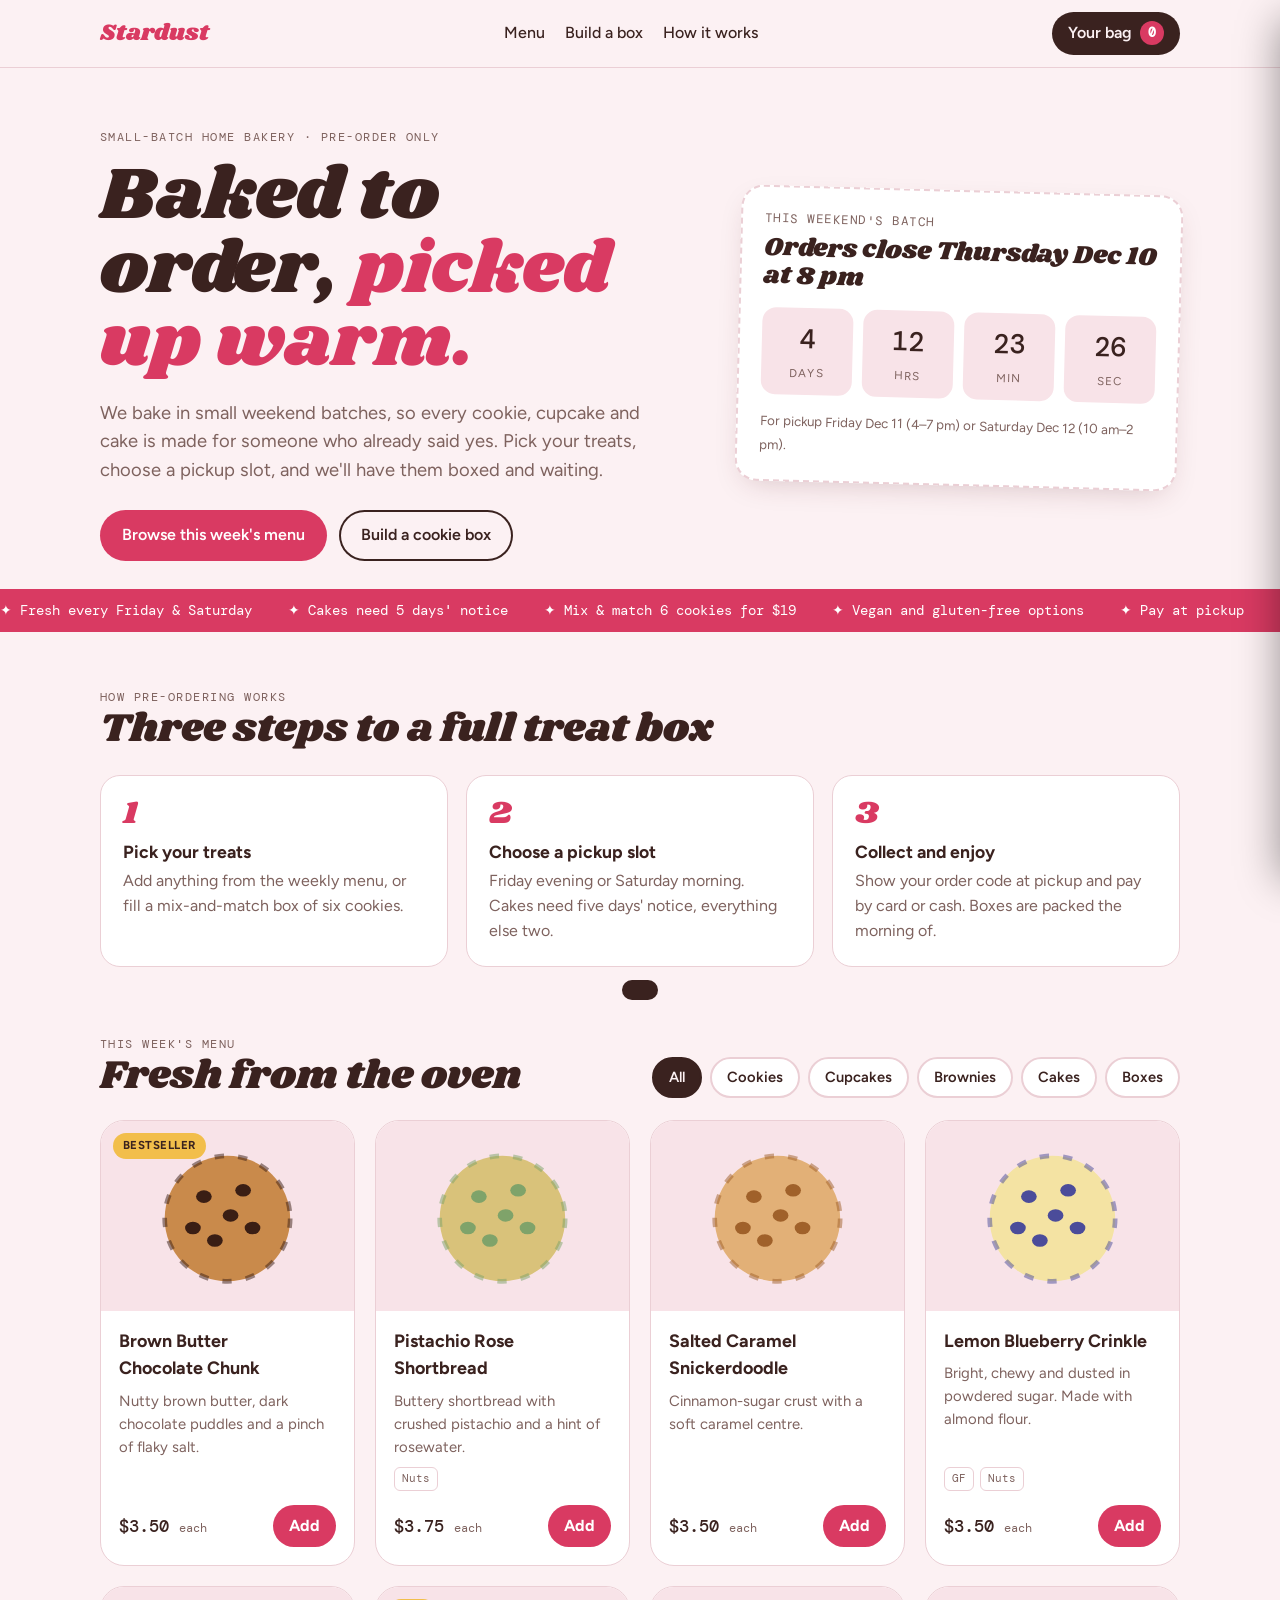
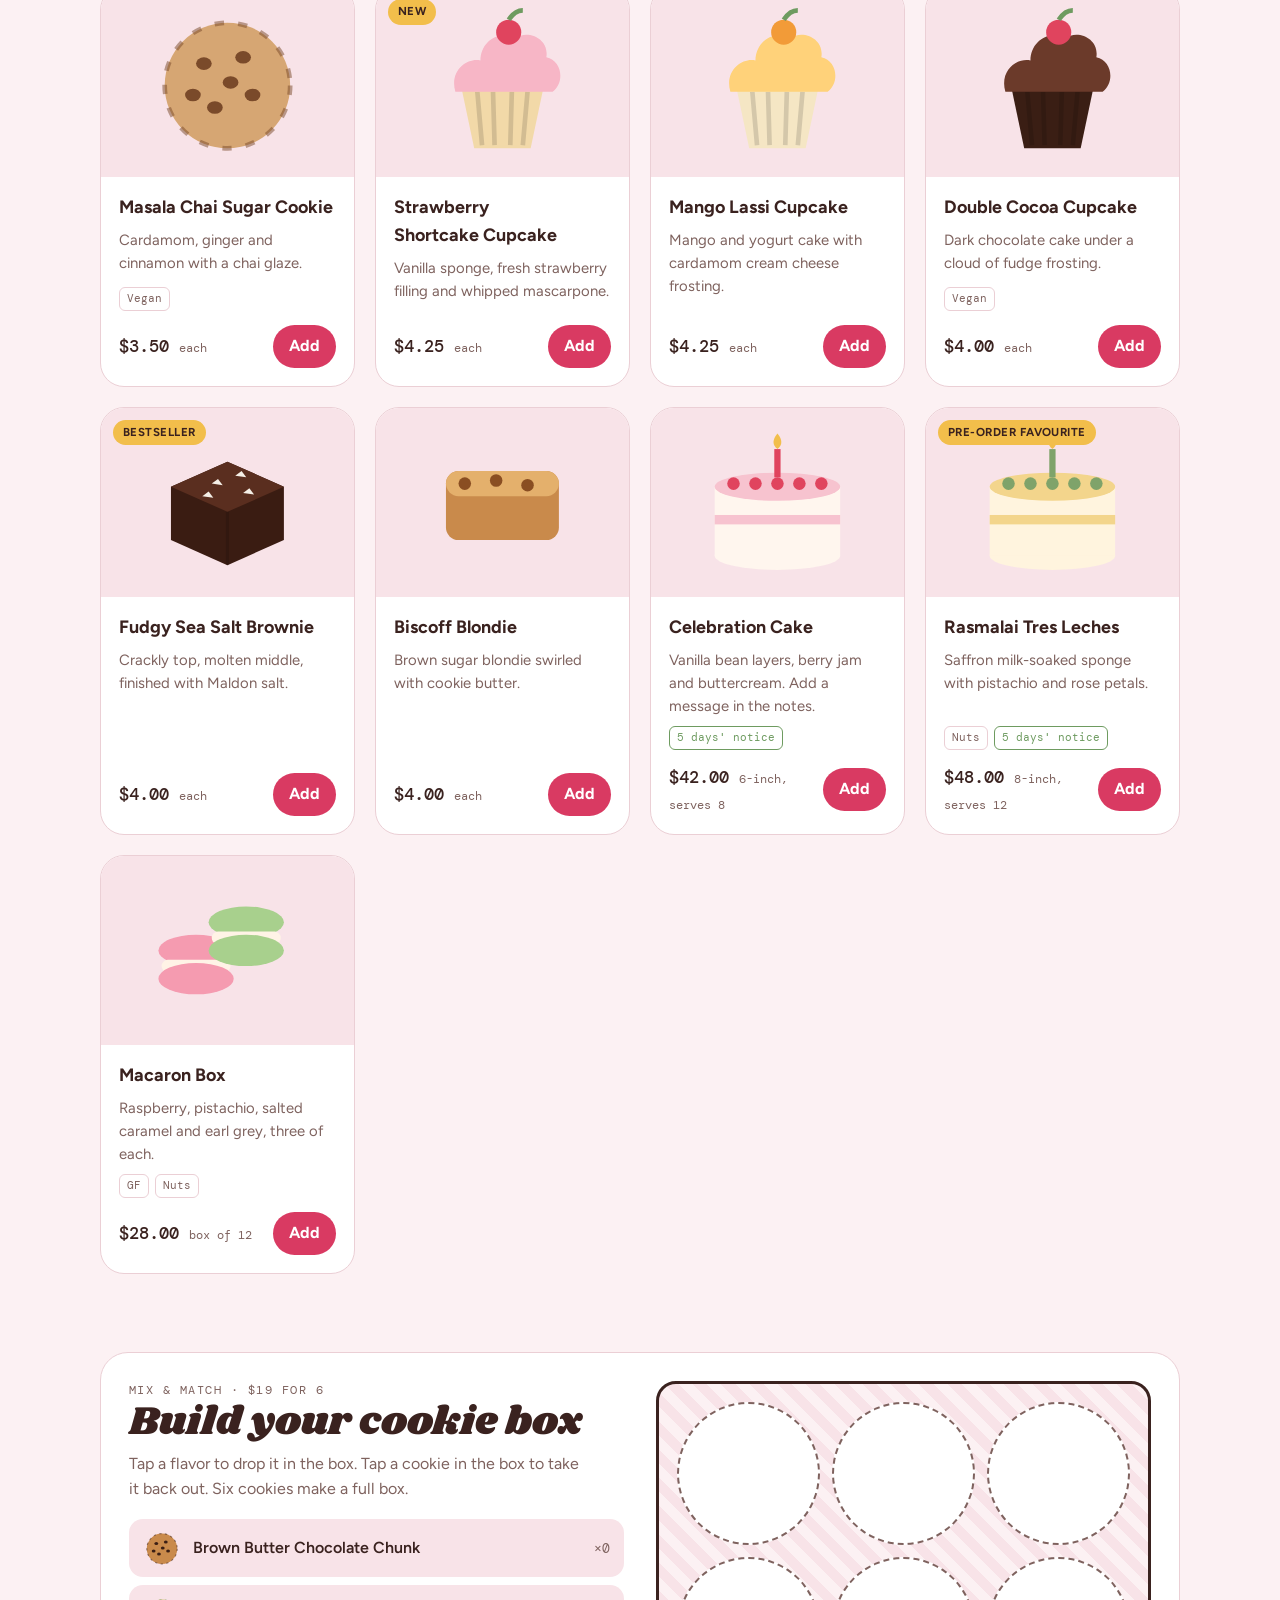
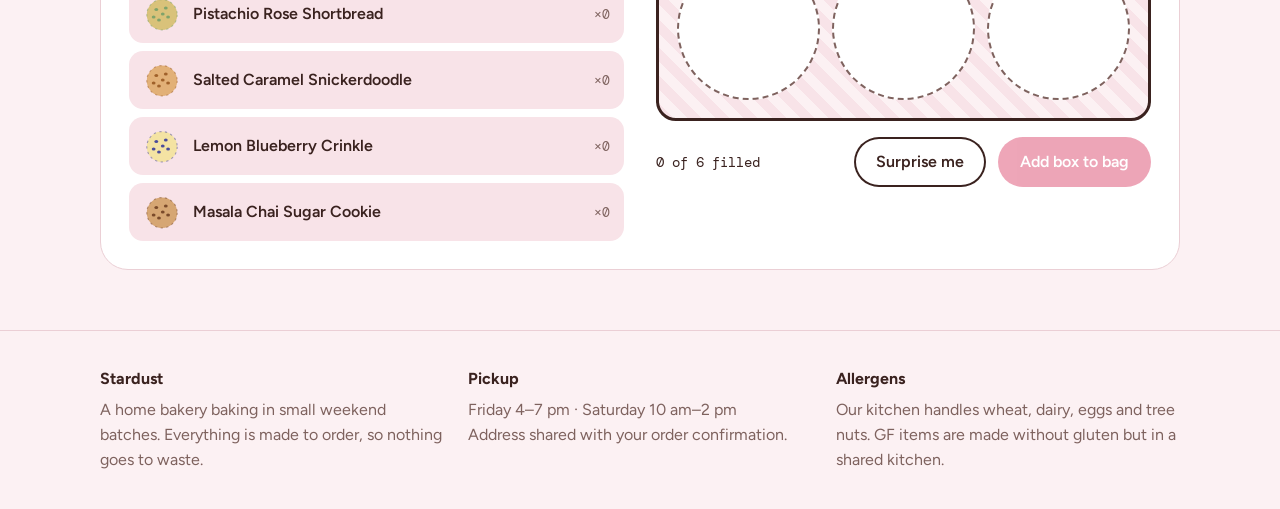
==== index.html @ 68f756e0 "Add Stardust bakery pre-order website Co-Authored-By: Claude Opus 5.5 (1M context) <noreply@anthropi" ====
<!doctype html>
<html lang="en">
<head>
  <meta charset="utf-8">
  <meta name="viewport" content="width=device-width,initial-scale=1,viewport-fit=cover">
  <title>Stardust Bakes</title>
  <meta name="description" content="Stardust is a small-batch home bakery. Pre-order cookies, cupcakes, brownies and cakes for Friday or Saturday pickup.">
  <link rel="preconnect" href="https://fonts.googleapis.com">
  <link rel="preconnect" href="https://fonts.gstatic.com" crossorigin>
  <link rel="stylesheet" href="https://fonts.googleapis.com/css2?family=Shrikhand&family=Figtree:wght@400;500;600;700&family=DM+Mono:wght@400;500&display=swap">
  <link rel="stylesheet" href="styles.css">
</head>
<body>

<header class="top">
  <div class="wrap">
    <a class="logo" href="#top">Stardust</a>
    <nav class="links" aria-label="Sections">
      <a href="#menu">Menu</a><a href="#box">Build a box</a><a href="#how">How it works</a>
    </nav>
    <button class="bag-btn" id="bagBtn" aria-label="Open pre-order bag">Your bag <span class="count" id="bagCount">0</span></button>
  </div>
</header>

<section class="hero" id="top">
  <div class="wrap">
    <div>
      <p class="eyebrow">Small-batch home bakery · Pre-order only</p>
      <h1>Baked to order, <em>picked up warm.</em></h1>
      <p class="lede">We bake in small weekend batches, so every cookie, cupcake and cake is made for someone who already said yes. Pick your treats, choose a pickup slot, and we'll have them boxed and waiting.</p>
      <div class="cta-row">
        <a class="btn primary" href="#menu">Browse this week's menu</a>
        <a class="btn ghost" href="#box">Build a cookie box</a>
      </div>
    </div>
    <aside class="cutoff" aria-live="polite">
      <p class="eyebrow">This weekend's batch</p>
      <p class="big" id="cutoffTitle">Orders close Thursday at 8 pm</p>
      <div class="clock" id="clock">
        <div><b id="cd-d">0</b><span>days</span></div>
        <div><b id="cd-h">00</b><span>hrs</span></div>
        <div><b id="cd-m">00</b><span>min</span></div>
        <div><b id="cd-s">00</b><span>sec</span></div>
      </div>
      <small id="cutoffNote">Pickup Friday 4–7 pm and Saturday 10 am–2 pm.</small>
    </aside>
  </div>
</section>

<div class="ticker" aria-hidden="true"><div class="track" id="ticker"></div></div>

<section class="steps" id="how">
  <div class="wrap">
    <p class="eyebrow">How pre-ordering works</p>
    <h2>Three steps to a full treat box</h2>
    <ol>
      <li><h3>Pick your treats</h3><p>Add anything from the weekly menu, or fill a mix-and-match box of six cookies.</p></li>
      <li><h3>Choose a pickup slot</h3><p>Friday evening or Saturday morning. Cakes need five days' notice, everything else two.</p></li>
      <li><h3>Collect and enjoy</h3><p>Show your order code at pickup and pay by card or cash. Boxes are packed the morning of.</p></li>
    </ol>
  </div>
</section>

<section class="menu" id="menu">
  <div class="wrap">
    <div class="menu-head">
      <div><p class="eyebrow">This week's menu</p><h2>Fresh from the oven</h2></div>
      <div class="chips" id="chips" role="group" aria-label="Filter menu"></div>
    </div>
    <div class="grid" id="grid"></div>
  </div>
</section>

<section class="builder" id="box">
  <div class="wrap">
    <div class="panel">
      <div>
        <p class="eyebrow">Mix &amp; match · $19 for 6</p>
        <h2>Build your cookie box</h2>
        <p class="sub">Tap a flavor to drop it in the box. Tap a cookie in the box to take it back out. Six cookies make a full box.</p>
        <div class="flavors" id="flavors"></div>
      </div>
      <div>
        <div class="box"><div class="slots" id="slots"></div></div>
        <div class="box-foot">
          <span class="meter" id="boxMeter">0 of 6 filled</span>
          <div class="cta-row">
            <button class="btn ghost" id="boxSurprise" type="button">Surprise me</button>
            <button class="btn primary" id="boxAdd" type="button" disabled>Add box to bag</button>
          </div>
        </div>
      </div>
    </div>
  </div>
</section>

<footer>
  <div class="wrap">
    <div><h4>Stardust</h4><p>A home bakery baking in small weekend batches. Everything is made to order, so nothing goes to waste.</p></div>
    <div><h4>Pickup</h4><p>Friday 4–7 pm · Saturday 10 am–2 pm<br>Address shared with your order confirmation.</p></div>
    <div><h4>Allergens</h4><p>Our kitchen handles wheat, dairy, eggs and tree nuts. GF items are made without gluten but in a shared kitchen.</p></div>
  </div>
</footer>

<div class="scrim" id="scrim"></div>
<aside class="drawer" id="drawer" aria-label="Pre-order bag" aria-hidden="true">
  <div class="d-head"><h2 id="dTitle">Your bag</h2><button class="icon-btn" id="closeBag" aria-label="Close bag">✕</button></div>
  <div class="d-body" id="dBody"></div>
  <div class="d-foot" id="dFoot"></div>
</aside>
<div class="toast" id="toast" role="status"></div>

<script src="script.js"></script>
</body>
</html>
---- styles.css ----
/* Stardust Bakes: playful bakery-counter page.
   Hero with live order-cutoff clock, filterable menu grid, build-a-box, slide-out pre-order bag. */
:root{
  --bg:#FCF1F3; --surface:#FFFFFF; --surface-2:#F8E3E8; --ink:#3A221F; --muted:#7E625E;
  --accent:#D93A62; --accent-ink:#FFFFFF; --pista:#6E9B60; --butter:#F2BE4B; --line:#EBCFD5;
  --shadow:0 10px 30px -12px rgba(90,30,40,.25);
  --f-display:"Shrikhand","Cooper Black",Georgia,serif;
  --f-body:"Figtree",system-ui,-apple-system,"Segoe UI",sans-serif;
  --f-mono:"DM Mono",ui-monospace,Menlo,monospace;
  color-scheme:light;
}
@media (prefers-color-scheme:dark){:root:not([data-theme="light"]){
  --bg:#1C1312; --surface:#281C1A; --surface-2:#33231F; --ink:#FBE8EC; --muted:#C5A6A1;
  --accent:#FF6E90; --accent-ink:#2A0E15; --pista:#9CCB8D; --butter:#F5CB6A; --line:#45302C;
  --shadow:0 10px 30px -12px rgba(0,0,0,.6); color-scheme:dark}}
:root[data-theme="dark"]{
  --bg:#1C1312; --surface:#281C1A; --surface-2:#33231F; --ink:#FBE8EC; --muted:#C5A6A1;
  --accent:#FF6E90; --accent-ink:#2A0E15; --pista:#9CCB8D; --butter:#F5CB6A; --line:#45302C;
  --shadow:0 10px 30px -12px rgba(0,0,0,.6); color-scheme:dark}

*{box-sizing:border-box}
html{scroll-behavior:smooth;scroll-padding-top:70px}
body{margin:0;background:var(--bg);color:var(--ink);font-family:var(--f-body);font-size:16px;line-height:1.55}
img{max-width:100%}
[hidden]{display:none!important}
.wrap{max-width:1120px;margin:0 auto;padding-inline:20px}
h1,h2,h3{text-wrap:balance;margin:0}
h2{font-family:var(--f-display);font-weight:400;font-size:clamp(1.8rem,4vw,2.5rem);line-height:1.1}
button{font:inherit;color:inherit;cursor:pointer}
:focus-visible{outline:3px solid var(--accent);outline-offset:2px;border-radius:6px}
.eyebrow{font-family:var(--f-mono);font-size:.78rem;letter-spacing:.12em;text-transform:uppercase;color:var(--muted)}

/* header */
header.top{position:sticky;top:0;z-index:20;background:color-mix(in srgb,var(--bg) 88%,transparent);backdrop-filter:blur(8px);border-bottom:1px solid var(--line)}
header.top .wrap{display:flex;align-items:center;justify-content:space-between;gap:12px;padding-block:12px}
.logo{font-family:var(--f-display);font-size:1.45rem;color:var(--accent);text-decoration:none;line-height:1}
nav.links{display:flex;gap:20px}
nav.links a{color:var(--ink);text-decoration:none;font-weight:500}
nav.links a:hover{color:var(--accent)}
.bag-btn{display:inline-flex;align-items:center;gap:8px;background:var(--ink);color:var(--bg);border:0;border-radius:999px;padding:9px 16px;font-weight:600}
.bag-btn .count{background:var(--accent);color:var(--accent-ink);border-radius:999px;min-width:24px;height:24px;display:inline-grid;place-items:center;font-size:.8rem;font-family:var(--f-mono)}
.bag-btn.bump{animation:bump .4s}
@keyframes bump{40%{transform:scale(1.12)}}
@media (max-width:640px){nav.links{display:none}}

/* hero */
.hero{padding-block:48px 28px}
.hero .wrap{display:grid;grid-template-columns:1.15fr .85fr;gap:40px;align-items:center}
.hero h1{font-family:var(--f-display);font-weight:400;font-size:clamp(2.6rem,7vw,4.6rem);line-height:1;color:var(--ink)}
.hero h1 em{font-style:normal;color:var(--accent)}
.hero p.lede{font-size:1.15rem;color:var(--muted);max-width:46ch;margin:18px 0 26px}
.cta-row{display:flex;flex-wrap:wrap;gap:12px}
.btn{border:0;border-radius:999px;padding:13px 22px;font-weight:600;text-decoration:none;display:inline-flex;align-items:center;gap:8px;transition:transform .15s}
.btn:hover{transform:translateY(-2px)}
.btn.primary{background:var(--accent);color:var(--accent-ink)}
.btn.ghost{background:transparent;color:var(--ink);box-shadow:inset 0 0 0 2px var(--ink)}
.cutoff{background:var(--surface);border:2px dashed var(--line);border-radius:22px;padding:22px;box-shadow:var(--shadow);transform:rotate(1.5deg)}
.cutoff p{margin:0}
.cutoff .eyebrow{margin-bottom:6px}
.cutoff .big{font-family:var(--f-display);font-size:1.6rem;line-height:1.1}
.clock{display:flex;gap:10px;margin:16px 0 14px}
.clock div{flex:1;background:var(--surface-2);border-radius:14px;padding:10px 4px;text-align:center}
.clock b{display:block;font-family:var(--f-mono);font-size:1.7rem;font-weight:500;font-variant-numeric:tabular-nums}
.clock span{font-size:.72rem;color:var(--muted);text-transform:uppercase;letter-spacing:.1em}
.cutoff small{color:var(--muted)}
@media (max-width:820px){.hero .wrap{grid-template-columns:1fr}.cutoff{transform:none}}

/* ticker */
.ticker{background:var(--accent);color:var(--accent-ink);overflow:hidden;white-space:nowrap;padding-block:10px;font-family:var(--f-mono);font-size:.9rem}
.ticker .track{display:inline-block;animation:scroll 32s linear infinite}
.ticker span{margin-right:36px}
@keyframes scroll{to{transform:translateX(-50%)}}

/* steps */
.steps{padding-block:56px 20px}
.steps ol{list-style:none;padding:0;margin:24px 0 0;display:grid;grid-template-columns:repeat(3,1fr);gap:18px;counter-reset:s}
.steps li{counter-increment:s;background:var(--surface);border-radius:20px;padding:22px;border:1px solid var(--line)}
.steps li::before{content:counter(s);font-family:var(--f-display);font-size:2rem;color:var(--accent);display:block;line-height:1;margin-bottom:8px}
.steps h3{font-size:1.1rem;margin-bottom:4px}
.steps p{margin:0;color:var(--muted)}
@media (max-width:760px){.steps ol{grid-template-columns:1fr}}

/* menu */
.menu{padding-block:48px}
.menu-head{display:flex;flex-wrap:wrap;justify-content:space-between;align-items:end;gap:16px;margin-bottom:22px}
.menu-head p{margin:0}
.chips{display:flex;flex-wrap:wrap;gap:8px}
.chip{border:2px solid var(--line);background:var(--surface);border-radius:999px;padding:7px 15px;font-weight:600;font-size:.92rem;transition:background .15s,border-color .15s}
.chip[aria-pressed="true"]{background:var(--ink);color:var(--bg);border-color:var(--ink)}
.grid{display:grid;grid-template-columns:repeat(auto-fill,minmax(250px,1fr));gap:20px}
.card{background:var(--surface);border-radius:24px;overflow:hidden;display:flex;flex-direction:column;border:1px solid var(--line);transition:transform .2s,box-shadow .2s}
.card:hover{transform:translateY(-4px);box-shadow:var(--shadow)}
.card .art{background:var(--surface-2);aspect-ratio:4/3;display:grid;place-items:center;position:relative}
.card .art svg{width:62%;height:auto;transition:transform .35s}
.card:hover .art svg{transform:rotate(-6deg) scale(1.05)}
.badge{position:absolute;top:12px;left:12px;background:var(--butter);color:#3A221F;font-size:.72rem;font-weight:700;padding:4px 10px;border-radius:999px;letter-spacing:.04em;text-transform:uppercase}
.card .body{padding:16px 18px 18px;display:flex;flex-direction:column;gap:8px;flex:1}
.card h3{font-size:1.12rem}
.card p{margin:0;color:var(--muted);font-size:.93rem;flex:1}
.tags{display:flex;flex-wrap:wrap;gap:6px}
.tag{font-family:var(--f-mono);font-size:.7rem;border:1px solid var(--line);border-radius:6px;padding:2px 7px;color:var(--muted)}
.tag.lead{border-color:var(--pista);color:var(--pista)}
.buy{display:flex;align-items:center;justify-content:space-between;gap:10px;margin-top:6px}
.price{font-family:var(--f-mono);font-weight:500;font-size:1.05rem;font-variant-numeric:tabular-nums}
.price small{color:var(--muted);font-size:.75rem;font-weight:400}
.add{background:var(--accent);color:var(--accent-ink);border:0;border-radius:999px;padding:9px 16px;font-weight:700;transition:transform .12s}
.add:active{transform:scale(.94)}
.add.done{background:var(--pista);color:#fff}

/* box builder */
.builder{padding-block:30px 60px}
.builder .panel{background:var(--surface);border-radius:28px;padding:28px;display:grid;grid-template-columns:1fr 1fr;gap:32px;border:1px solid var(--line)}
.builder .eyebrow{margin:0}
.builder p.sub{color:var(--muted);margin:8px 0 18px;max-width:46ch}
.flavors{display:flex;flex-direction:column;gap:8px}
.flavor{display:flex;align-items:center;gap:12px;background:var(--surface-2);border:2px solid transparent;border-radius:14px;padding:8px 12px;text-align:left;transition:border-color .15s}
.flavor:hover{border-color:var(--accent)}
.flavor svg{width:38px;height:38px;flex:none}
.flavor .n{font-weight:600;flex:1;min-width:0}
.flavor .k{font-family:var(--f-mono);font-size:.8rem;color:var(--muted)}
.box{background:repeating-linear-gradient(45deg,var(--surface-2) 0 10px,var(--bg) 10px 20px);border-radius:20px;padding:18px;border:3px solid var(--ink)}
.slots{display:grid;grid-template-columns:repeat(3,1fr);gap:12px}
.slot{aspect-ratio:1;border-radius:50%;border:2px dashed var(--muted);display:grid;place-items:center;background:var(--surface);position:relative;padding:0}
.slot svg{width:82%;height:auto;animation:drop .35s cubic-bezier(.3,1.6,.6,1)}
.slot.filled{border-style:solid;border-color:transparent}
.slot .x{position:absolute;top:-4px;right:-4px;background:var(--ink);color:var(--bg);width:22px;height:22px;border-radius:50%;font-size:.75rem;display:grid;place-items:center;opacity:0;transition:opacity .15s}
.slot.filled:hover .x,.slot.filled:focus-visible .x{opacity:1}
@keyframes drop{from{transform:translateY(-30px) scale(.6);opacity:0}}
.box-foot{display:flex;flex-wrap:wrap;align-items:center;justify-content:space-between;gap:12px;margin-top:16px}
.box-foot .meter{font-family:var(--f-mono);font-size:.9rem}
@media (max-width:760px){.builder .panel{grid-template-columns:1fr;padding:20px}}

/* footer */
footer{border-top:1px solid var(--line);padding-block:36px;color:var(--muted)}
footer .wrap{display:grid;grid-template-columns:repeat(3,1fr);gap:24px}
footer h4{color:var(--ink);margin:0 0 6px;font-size:1rem}
footer p{margin:0}
@media (max-width:700px){footer .wrap{grid-template-columns:1fr}}

/* drawer */
.scrim{position:fixed;inset:0;background:rgba(20,8,8,.45);z-index:40;opacity:0;pointer-events:none;transition:opacity .25s}
.scrim.open{opacity:1;pointer-events:auto}
.drawer{position:fixed;top:0;right:0;bottom:0;width:min(440px,100%);background:var(--bg);z-index:50;transform:translateX(100%);transition:transform .3s cubic-bezier(.2,.8,.2,1);display:flex;flex-direction:column;box-shadow:-20px 0 40px -20px rgba(0,0,0,.4)}
.drawer.open{transform:none}
.d-head{display:flex;justify-content:space-between;align-items:center;padding:18px 20px;border-bottom:1px solid var(--line)}
.d-head h2{font-size:1.6rem}
.icon-btn{background:var(--surface-2);border:0;border-radius:50%;width:36px;height:36px;font-size:1.1rem}
.d-body{flex:1;overflow-y:auto;padding:16px 20px;display:flex;flex-direction:column;gap:18px}
.line{display:grid;grid-template-columns:48px 1fr auto;gap:12px;align-items:center}
.line .thumb{width:48px;height:48px;background:var(--surface-2);border-radius:12px;display:grid;place-items:center}
.line .thumb svg{width:80%}
.line .nm{font-weight:600;line-height:1.25}
.line .sm{font-size:.82rem;color:var(--muted)}
.qty{display:inline-flex;align-items:center;border:1px solid var(--line);border-radius:999px;margin-top:4px}
.qty button{background:none;border:0;width:28px;height:28px;font-weight:700}
.qty span{min-width:20px;text-align:center;font-family:var(--f-mono);font-size:.9rem}
.line .lp{font-family:var(--f-mono);font-variant-numeric:tabular-nums}
.empty{text-align:center;color:var(--muted);padding:40px 10px}
.empty b{display:block;font-family:var(--f-display);font-weight:400;font-size:1.5rem;color:var(--ink);margin-bottom:6px}
fieldset{border:0;padding:0;margin:0;display:flex;flex-direction:column;gap:10px}
legend{font-weight:700;margin-bottom:8px;padding:0}
.dates{display:grid;grid-template-columns:repeat(3,1fr);gap:8px}
.date{border:2px solid var(--line);background:var(--surface);border-radius:14px;padding:8px 4px;text-align:center;line-height:1.2}
.date b{display:block;font-family:var(--f-display);font-weight:400;font-size:1.35rem}
.date small{color:var(--muted);font-size:.72rem;text-transform:uppercase;letter-spacing:.08em}
.date[aria-pressed="true"]{border-color:var(--accent);background:var(--surface-2)}
.times{display:flex;flex-wrap:wrap;gap:8px}
.times .chip{font-size:.85rem;padding:6px 12px}
label.f{display:flex;flex-direction:column;gap:4px;font-size:.88rem;font-weight:600}
label.f input,label.f textarea{font:inherit;font-weight:400;background:var(--surface);color:var(--ink);border:2px solid var(--line);border-radius:12px;padding:10px 12px}
label.f input:focus,label.f textarea:focus{border-color:var(--accent);outline:none}
.hint{font-size:.8rem;color:var(--muted);margin:0}
.err{color:var(--accent);font-size:.85rem;margin:0;font-weight:600}
.d-foot{border-top:1px solid var(--line);padding:16px 20px;display:flex;flex-direction:column;gap:10px;background:var(--surface)}
.sumrow{display:flex;justify-content:space-between;font-family:var(--f-mono);font-variant-numeric:tabular-nums}
.sumrow.total{font-size:1.15rem;font-weight:500}
.d-foot .btn{justify-content:center}
.btn:disabled{opacity:.45;cursor:not-allowed;transform:none}

/* order ticket */
.ticket{background:var(--surface);border-radius:18px;padding:22px;font-family:var(--f-mono);font-size:.9rem;position:relative;border:2px dashed var(--line)}
.ticket h3{font-family:var(--f-display);font-weight:400;font-size:1.6rem;margin-bottom:4px}
.ticket .code{font-size:1.4rem;color:var(--accent);letter-spacing:.08em}
.ticket ul{list-style:none;padding:0;margin:12px 0;display:flex;flex-direction:column;gap:4px}
.ticket li{display:flex;justify-content:space-between;gap:10px}

.flyer{position:fixed;z-index:60;width:18px;height:18px;border-radius:50%;background:var(--accent);pointer-events:none}
.toast{position:fixed;left:50%;bottom:20px;transform:translate(-50%,120px);background:var(--ink);color:var(--bg);padding:10px 18px;border-radius:999px;font-weight:600;z-index:70;transition:transform .3s}
.toast.show{transform:translate(-50%,0)}
@media (prefers-reduced-motion:reduce){*{animation:none!important;transition:none!important;scroll-behavior:auto!important}}
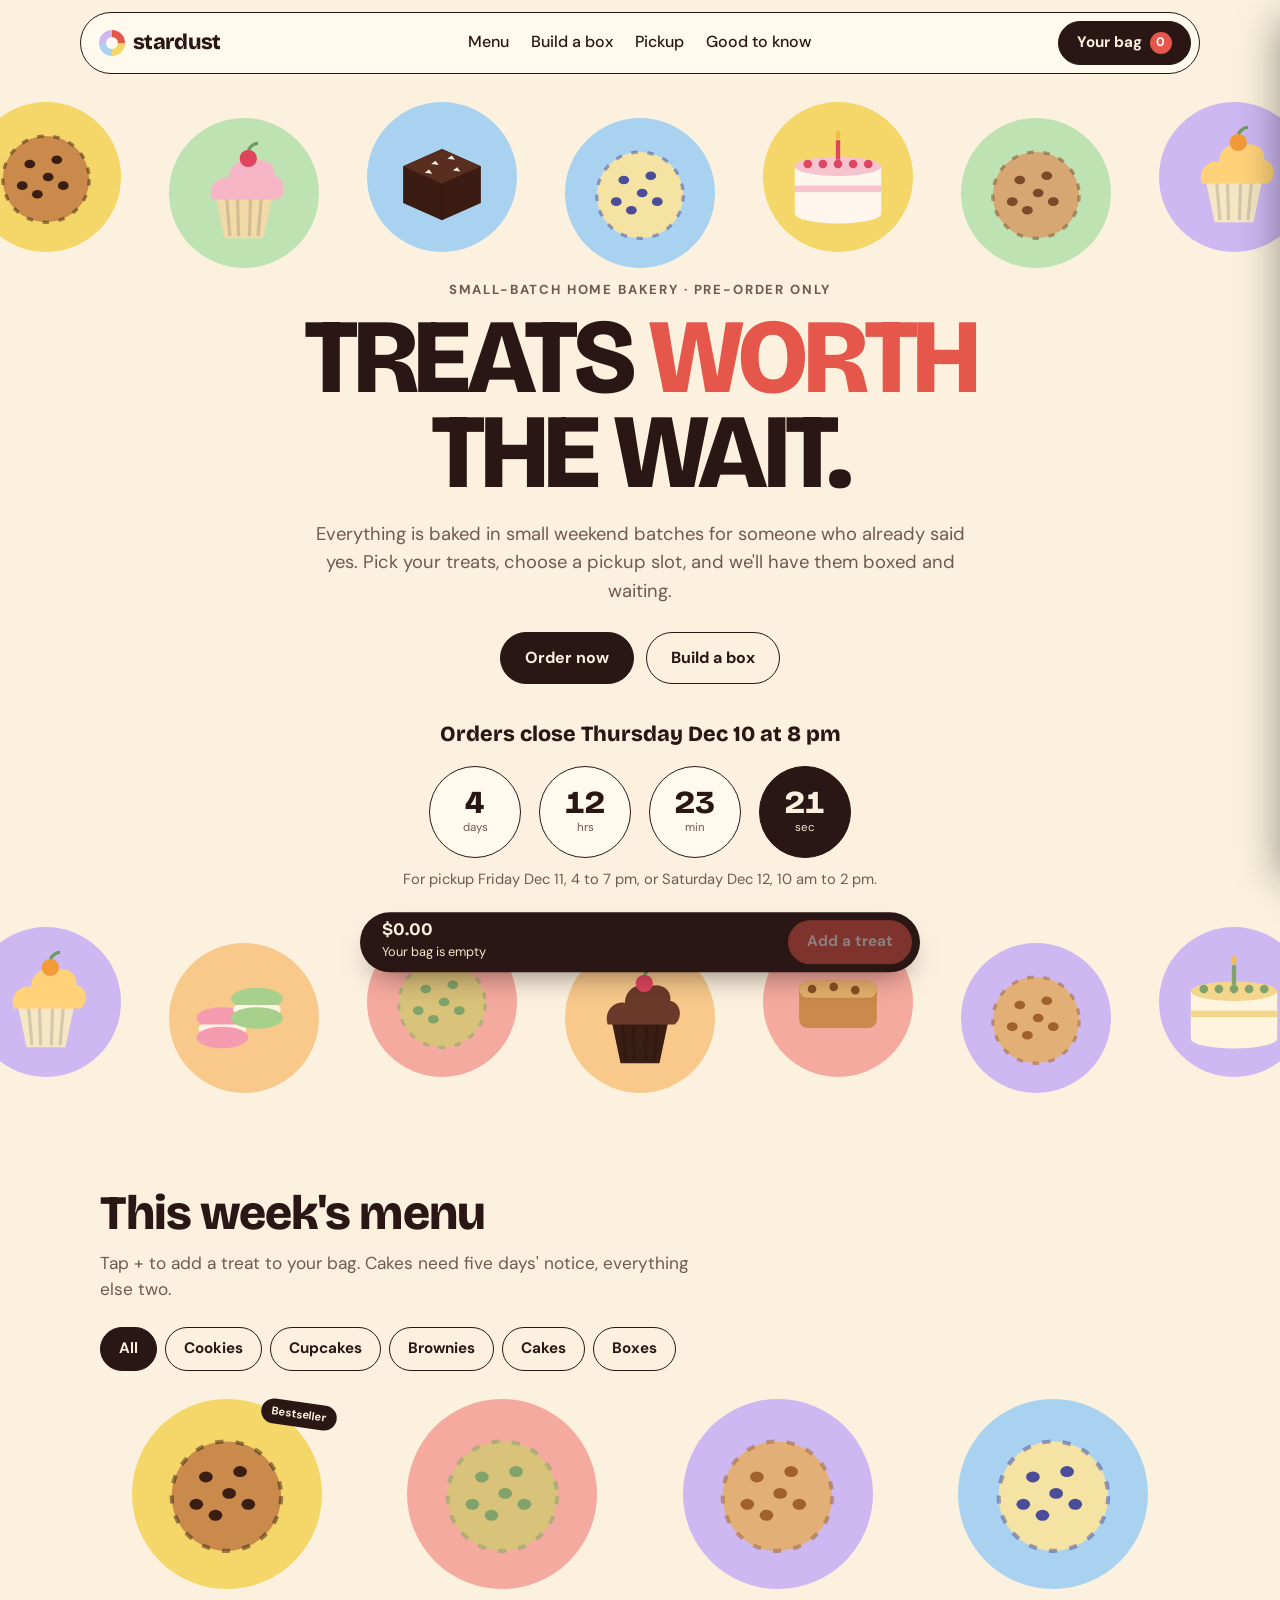
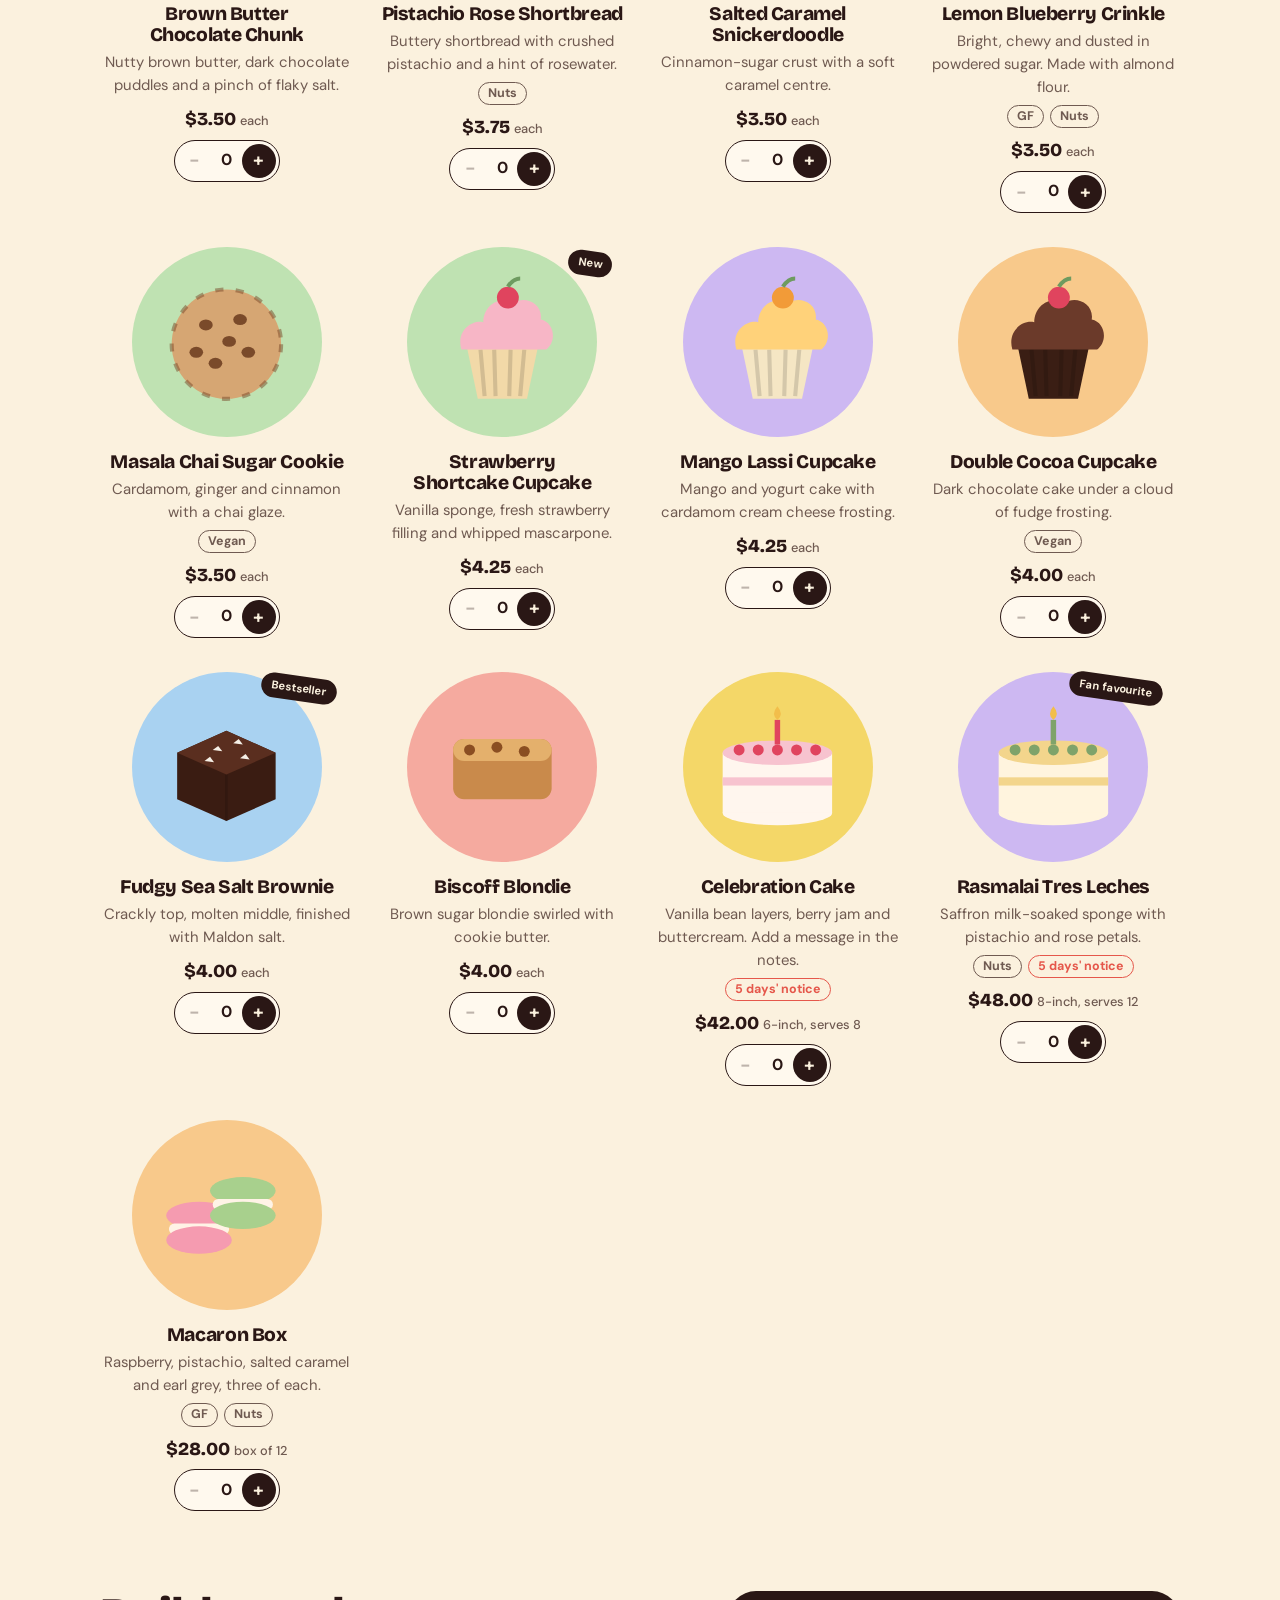
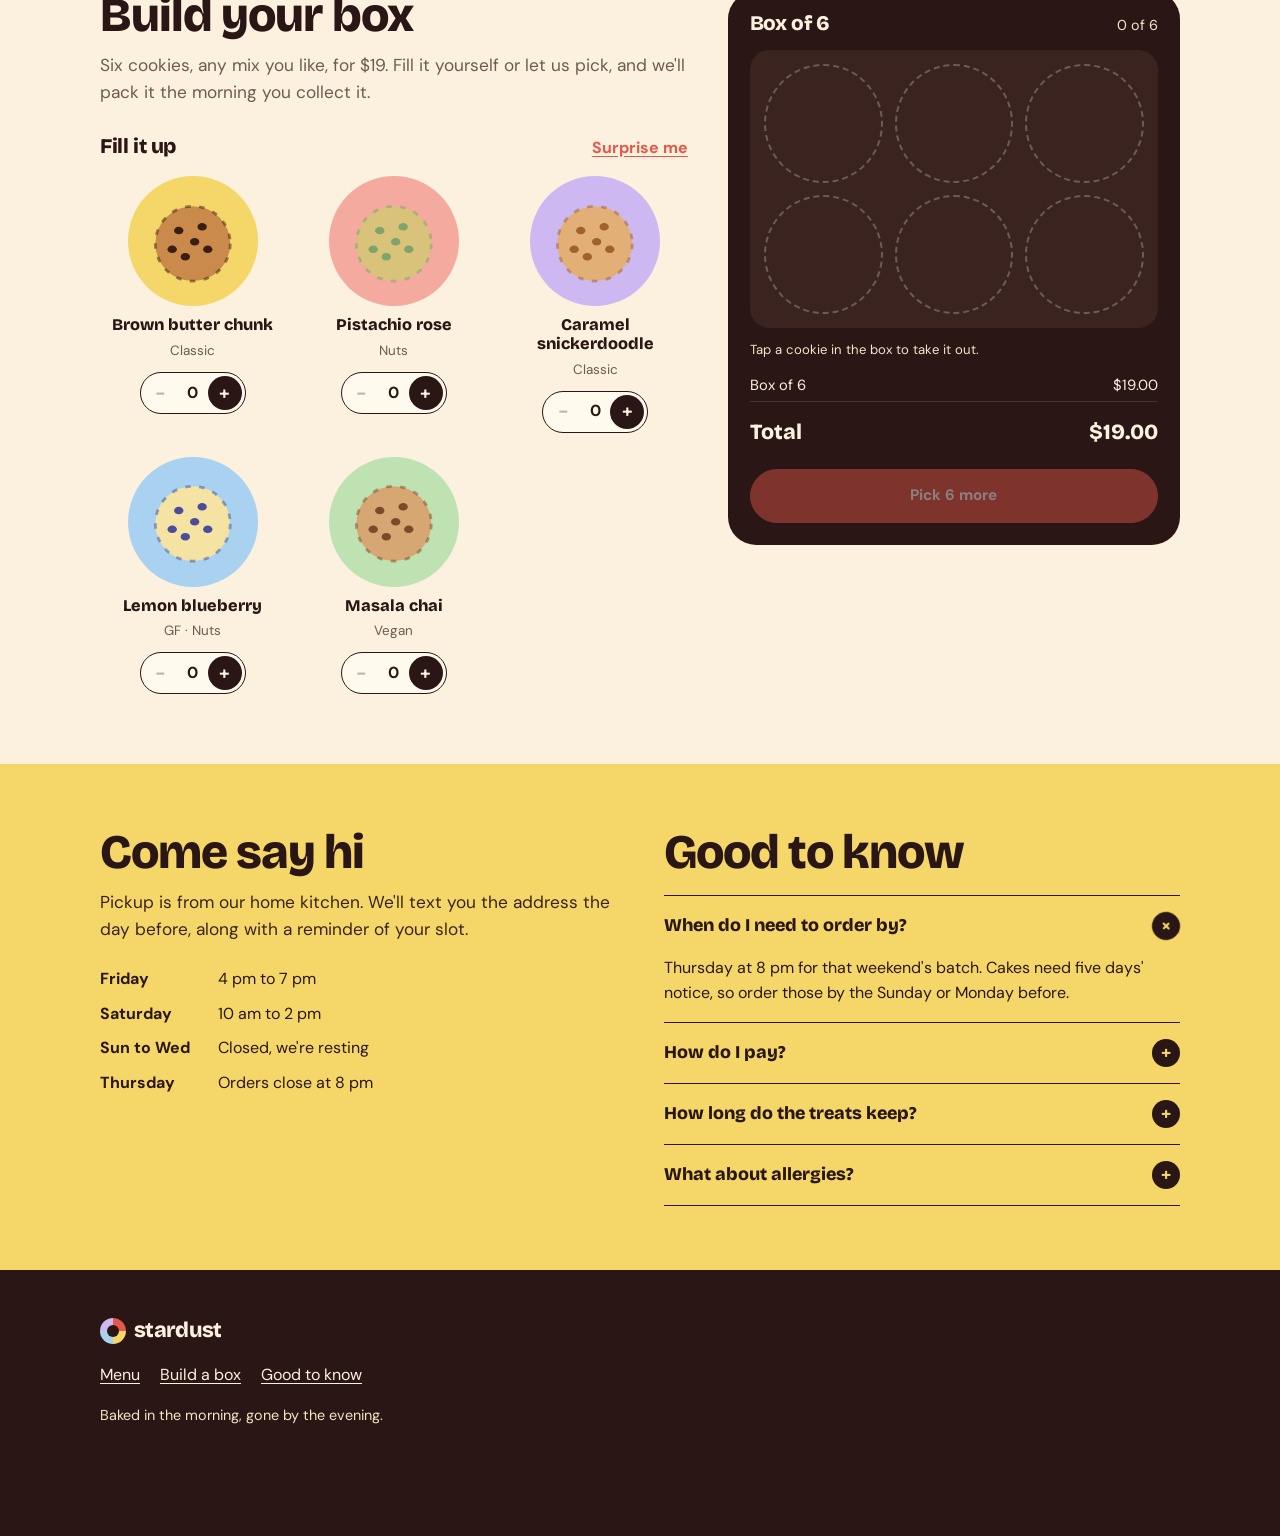
==== commit 6a37d81b: "Redesign site in a cream, round-plate style with a two-step checkout Co-Authored-By: Claude Opus 5.5" ====
--- a/index.html
+++ b/index.html
@@ -7,104 +7,131 @@
   <meta name="description" content="Stardust is a small-batch home bakery. Pre-order cookies, cupcakes, brownies and cakes for Friday or Saturday pickup.">
   <link rel="preconnect" href="https://fonts.googleapis.com">
   <link rel="preconnect" href="https://fonts.gstatic.com" crossorigin>
-  <link rel="stylesheet" href="https://fonts.googleapis.com/css2?family=Shrikhand&family=Figtree:wght@400;500;600;700&family=DM+Mono:wght@400;500&display=swap">
+  <link rel="stylesheet" href="https://fonts.googleapis.com/css2?family=Bricolage+Grotesque:opsz,wght@12..96,600;12..96,800&family=DM+Sans:opsz,wght@9..40,400;9..40,500;9..40,700&display=swap">
   <link rel="stylesheet" href="styles.css">
 </head>
 <body>
 
 <header class="top">
-  <div class="wrap">
-    <a class="logo" href="#top">Stardust</a>
-    <nav class="links" aria-label="Sections">
-      <a href="#menu">Menu</a><a href="#box">Build a box</a><a href="#how">How it works</a>
+  <div class="bar">
+    <a class="logo" href="#top" aria-label="Stardust home"><span class="mark" aria-hidden="true"></span>stardust</a>
+    <nav class="links" id="navLinks" aria-label="Sections">
+      <a href="#menu">Menu</a><a href="#box">Build a box</a><a href="#visit">Pickup</a><a href="#faq">Good to know</a>
     </nav>
-    <button class="bag-btn" id="bagBtn" aria-label="Open pre-order bag">Your bag <span class="count" id="bagCount">0</span></button>
+    <div class="bar-end">
+      <button class="pill dark" id="bagBtn" type="button" aria-label="Open your bag">Your bag <span class="count" id="bagCount">0</span></button>
+      <button class="burger" id="burger" type="button" aria-label="Show sections" aria-expanded="false" aria-controls="navLinks"><span></span></button>
+    </div>
   </div>
 </header>
 
+<main>
 <section class="hero" id="top">
-  <div class="wrap">
-    <div>
-      <p class="eyebrow">Small-batch home bakery · Pre-order only</p>
-      <h1>Baked to order, <em>picked up warm.</em></h1>
-      <p class="lede">We bake in small weekend batches, so every cookie, cupcake and cake is made for someone who already said yes. Pick your treats, choose a pickup slot, and we'll have them boxed and waiting.</p>
-      <div class="cta-row">
-        <a class="btn primary" href="#menu">Browse this week's menu</a>
-        <a class="btn ghost" href="#box">Build a cookie box</a>
-      </div>
+  <div class="plates plates-top" id="platesTop" aria-hidden="true"></div>
+  <div class="hero-copy">
+    <p class="kicker">Small-batch home bakery · Pre-order only</p>
+    <h1>Treats <em>worth</em> the wait.</h1>
+    <p class="lede">Everything is baked in small weekend batches for someone who already said yes. Pick your treats, choose a pickup slot, and we'll have them boxed and waiting.</p>
+    <div class="cta-row">
+      <a class="pill dark lg" href="#menu">Order now</a>
+      <a class="pill lg" href="#box">Build a box</a>
     </div>
-    <aside class="cutoff" aria-live="polite">
-      <p class="eyebrow">This weekend's batch</p>
-      <p class="big" id="cutoffTitle">Orders close Thursday at 8 pm</p>
-      <div class="clock" id="clock">
-        <div><b id="cd-d">0</b><span>days</span></div>
-        <div><b id="cd-h">00</b><span>hrs</span></div>
-        <div><b id="cd-m">00</b><span>min</span></div>
-        <div><b id="cd-s">00</b><span>sec</span></div>
-      </div>
-      <small id="cutoffNote">Pickup Friday 4–7 pm and Saturday 10 am–2 pm.</small>
-    </aside>
   </div>
-</section>
 
-<div class="ticker" aria-hidden="true"><div class="track" id="ticker"></div></div>
-
-<section class="steps" id="how">
-  <div class="wrap">
-    <p class="eyebrow">How pre-ordering works</p>
-    <h2>Three steps to a full treat box</h2>
-    <ol>
-      <li><h3>Pick your treats</h3><p>Add anything from the weekly menu, or fill a mix-and-match box of six cookies.</p></li>
-      <li><h3>Choose a pickup slot</h3><p>Friday evening or Saturday morning. Cakes need five days' notice, everything else two.</p></li>
-      <li><h3>Collect and enjoy</h3><p>Show your order code at pickup and pay by card or cash. Boxes are packed the morning of.</p></li>
-    </ol>
+  <div class="cutoff" aria-live="polite">
+    <p class="cutoff-title" id="cutoffTitle">Orders close Thursday at 8 pm</p>
+    <div class="clock">
+      <div class="tick"><b id="cd-d">0</b><span>days</span></div>
+      <div class="tick"><b id="cd-h">00</b><span>hrs</span></div>
+      <div class="tick"><b id="cd-m">00</b><span>min</span></div>
+      <div class="tick hot"><b id="cd-s">00</b><span>sec</span></div>
+    </div>
+    <p class="cutoff-note" id="cutoffNote">Pickup Friday 4 to 7 pm and Saturday 10 am to 2 pm.</p>
   </div>
+  <div class="plates plates-bottom" id="platesBottom" aria-hidden="true"></div>
 </section>
 
 <section class="menu" id="menu">
   <div class="wrap">
-    <div class="menu-head">
-      <div><p class="eyebrow">This week's menu</p><h2>Fresh from the oven</h2></div>
-      <div class="chips" id="chips" role="group" aria-label="Filter menu"></div>
-    </div>
+    <h2>This week's menu</h2>
+    <p class="sub">Tap + to add a treat to your bag. Cakes need five days' notice, everything else two.</p>
+    <div class="filters" id="chips" role="group" aria-label="Filter the menu"></div>
     <div class="grid" id="grid"></div>
   </div>
 </section>
 
 <section class="builder" id="box">
-  <div class="wrap">
-    <div class="panel">
-      <div>
-        <p class="eyebrow">Mix &amp; match · $19 for 6</p>
-        <h2>Build your cookie box</h2>
-        <p class="sub">Tap a flavor to drop it in the box. Tap a cookie in the box to take it back out. Six cookies make a full box.</p>
-        <div class="flavors" id="flavors"></div>
+  <div class="wrap builder-wrap">
+    <div class="builder-main">
+      <h2>Build your box</h2>
+      <p class="sub">Six cookies, any mix you like, for $19. Fill it yourself or let us pick, and we'll pack it the morning you collect it.</p>
+      <div class="fill-head">
+        <h3>Fill it up</h3>
+        <button class="linkish" id="boxSurprise" type="button">Surprise me</button>
       </div>
-      <div>
-        <div class="box"><div class="slots" id="slots"></div></div>
-        <div class="box-foot">
-          <span class="meter" id="boxMeter">0 of 6 filled</span>
-          <div class="cta-row">
-            <button class="btn ghost" id="boxSurprise" type="button">Surprise me</button>
-            <button class="btn primary" id="boxAdd" type="button" disabled>Add box to bag</button>
-          </div>
-        </div>
+      <div class="flavors" id="flavors"></div>
+    </div>
+
+    <aside class="box-card" aria-label="Your cookie box">
+      <div class="box-head"><h3>Box of 6</h3><span id="boxMeter">0 of 6</span></div>
+      <div class="slots" id="slots"></div>
+      <p class="box-hint">Tap a cookie in the box to take it out.</p>
+      <div class="box-rows">
+        <div class="row"><span>Box of 6</span><span>$19.00</span></div>
+        <div class="row total"><span>Total</span><span>$19.00</span></div>
+      </div>
+      <button class="pill coral block" id="boxAdd" type="button" disabled>Pick 6 more</button>
+    </aside>
+  </div>
+</section>
+
+<section class="visit" id="visit">
+  <div class="wrap visit-wrap">
+    <div>
+      <h2>Come say hi</h2>
+      <p class="sub">Pickup is from our home kitchen. We'll text you the address the day before, along with a reminder of your slot.</p>
+      <dl class="hours">
+        <dt>Friday</dt><dd>4 pm to 7 pm</dd>
+        <dt>Saturday</dt><dd>10 am to 2 pm</dd>
+        <dt>Sun to Wed</dt><dd>Closed, we're resting</dd>
+        <dt>Thursday</dt><dd>Orders close at 8 pm</dd>
+      </dl>
+    </div>
+    <div id="faq">
+      <h2>Good to know</h2>
+      <div class="faq">
+        <details open><summary>When do I need to order by?</summary><p>Thursday at 8 pm for that weekend's batch. Cakes need five days' notice, so order those by the Sunday or Monday before.</p></details>
+        <details><summary>How do I pay?</summary><p>Pay by card or cash when you pick up. Show your order code (it starts with SD-) and we'll hand over your box.</p></details>
+        <details><summary>How long do the treats keep?</summary><p>Cookies and brownies stay good for three days in an airtight tin. Cupcakes and cakes are best within two days, kept cool.</p></details>
+        <details><summary>What about allergies?</summary><p>Our kitchen handles wheat, dairy, eggs and tree nuts. GF items are made without gluten but in a shared kitchen, so add any allergies in your order notes.</p></details>
       </div>
     </div>
   </div>
 </section>
+</main>
 
 <footer>
   <div class="wrap">
-    <div><h4>Stardust</h4><p>A home bakery baking in small weekend batches. Everything is made to order, so nothing goes to waste.</p></div>
-    <div><h4>Pickup</h4><p>Friday 4–7 pm · Saturday 10 am–2 pm<br>Address shared with your order confirmation.</p></div>
-    <div><h4>Allergens</h4><p>Our kitchen handles wheat, dairy, eggs and tree nuts. GF items are made without gluten but in a shared kitchen.</p></div>
+    <a class="logo light" href="#top"><span class="mark" aria-hidden="true"></span>stardust</a>
+    <nav class="foot-links" aria-label="Footer"><a href="#menu">Menu</a><a href="#box">Build a box</a><a href="#faq">Good to know</a></nav>
+    <p>Baked in the morning, gone by the evening.</p>
   </div>
 </footer>
 
+<div class="dock" id="dock">
+  <div><b id="dockTotal">$0.00</b><span id="dockCount">Your bag is empty</span></div>
+  <button class="pill coral" id="dockBtn" type="button" disabled>Add a treat</button>
+</div>
+
 <div class="scrim" id="scrim"></div>
-<aside class="drawer" id="drawer" aria-label="Pre-order bag" aria-hidden="true">
-  <div class="d-head"><h2 id="dTitle">Your bag</h2><button class="icon-btn" id="closeBag" aria-label="Close bag">✕</button></div>
+<aside class="drawer" id="drawer" aria-label="Your bag" aria-hidden="true">
+  <div class="d-head">
+    <div class="steps" id="steps">
+      <button type="button" class="step" data-step="bag"><i>1</i>Your bag</button>
+      <button type="button" class="step" data-step="when"><i>2</i>When</button>
+    </div>
+    <button class="icon-btn" id="closeBag" type="button" aria-label="Close bag">✕</button>
+  </div>
   <div class="d-body" id="dBody"></div>
   <div class="d-foot" id="dFoot"></div>
 </aside>
--- a/styles.css
+++ b/styles.css
@@ -1,190 +1,223 @@
-/* Stardust Bakes: playful bakery-counter page.
-   Hero with live order-cutoff clock, filterable menu grid, build-a-box, slide-out pre-order bag. */
+/* Stardust Bakes: cream-and-cocoa bakery page with round "plates", outlined pills,
+   a dark box summary card, a butter-yellow visit section and a sticky bag dock. */
 :root{
-  --bg:#FCF1F3; --surface:#FFFFFF; --surface-2:#F8E3E8; --ink:#3A221F; --muted:#7E625E;
-  --accent:#D93A62; --accent-ink:#FFFFFF; --pista:#6E9B60; --butter:#F2BE4B; --line:#EBCFD5;
-  --shadow:0 10px 30px -12px rgba(90,30,40,.25);
-  --f-display:"Shrikhand","Cooper Black",Georgia,serif;
-  --f-body:"Figtree",system-ui,-apple-system,"Segoe UI",sans-serif;
-  --f-mono:"DM Mono",ui-monospace,Menlo,monospace;
+  --cream:#FBF1DE; --cream-2:#F4E5C6; --paper:#FFF9EE;
+  --ink:#2A1715; --ink-2:#3B2420; --muted:#6F5A51;
+  --coral:#E5574B; --coral-ink:#FFFFFF; --butter:#F4D768;
+  --lav:#CDB8F2; --pink:#F5AA9F; --sky:#A9D2F1; --mint:#BFE2B2; --peach:#F8C98B;
+  --f-display:"Bricolage Grotesque","Arial Black",system-ui,sans-serif;
+  --f-body:"DM Sans",system-ui,-apple-system,"Segoe UI",sans-serif;
+  --ring:1.5px solid var(--ink);
   color-scheme:light;
 }
-@media (prefers-color-scheme:dark){:root:not([data-theme="light"]){
-  --bg:#1C1312; --surface:#281C1A; --surface-2:#33231F; --ink:#FBE8EC; --muted:#C5A6A1;
-  --accent:#FF6E90; --accent-ink:#2A0E15; --pista:#9CCB8D; --butter:#F5CB6A; --line:#45302C;
-  --shadow:0 10px 30px -12px rgba(0,0,0,.6); color-scheme:dark}}
-:root[data-theme="dark"]{
-  --bg:#1C1312; --surface:#281C1A; --surface-2:#33231F; --ink:#FBE8EC; --muted:#C5A6A1;
-  --accent:#FF6E90; --accent-ink:#2A0E15; --pista:#9CCB8D; --butter:#F5CB6A; --line:#45302C;
-  --shadow:0 10px 30px -12px rgba(0,0,0,.6); color-scheme:dark}
 
 *{box-sizing:border-box}
-html{scroll-behavior:smooth;scroll-padding-top:70px}
-body{margin:0;background:var(--bg);color:var(--ink);font-family:var(--f-body);font-size:16px;line-height:1.55}
-img{max-width:100%}
+html{scroll-behavior:smooth;scroll-padding-top:96px}
+body{margin:0;background:var(--cream);color:var(--ink);font-family:var(--f-body);font-size:16px;line-height:1.55}
 [hidden]{display:none!important}
+button{font:inherit;color:inherit;cursor:pointer}
+a{color:inherit}
+:focus-visible{outline:3px solid var(--coral);outline-offset:3px;border-radius:999px}
 .wrap{max-width:1120px;margin:0 auto;padding-inline:20px}
-h1,h2,h3{text-wrap:balance;margin:0}
-h2{font-family:var(--f-display);font-weight:400;font-size:clamp(1.8rem,4vw,2.5rem);line-height:1.1}
-button{font:inherit;color:inherit;cursor:pointer}
-:focus-visible{outline:3px solid var(--accent);outline-offset:2px;border-radius:6px}
-.eyebrow{font-family:var(--f-mono);font-size:.78rem;letter-spacing:.12em;text-transform:uppercase;color:var(--muted)}
-
-/* header */
-header.top{position:sticky;top:0;z-index:20;background:color-mix(in srgb,var(--bg) 88%,transparent);backdrop-filter:blur(8px);border-bottom:1px solid var(--line)}
-header.top .wrap{display:flex;align-items:center;justify-content:space-between;gap:12px;padding-block:12px}
-.logo{font-family:var(--f-display);font-size:1.45rem;color:var(--accent);text-decoration:none;line-height:1}
-nav.links{display:flex;gap:20px}
-nav.links a{color:var(--ink);text-decoration:none;font-weight:500}
-nav.links a:hover{color:var(--accent)}
-.bag-btn{display:inline-flex;align-items:center;gap:8px;background:var(--ink);color:var(--bg);border:0;border-radius:999px;padding:9px 16px;font-weight:600}
-.bag-btn .count{background:var(--accent);color:var(--accent-ink);border-radius:999px;min-width:24px;height:24px;display:inline-grid;place-items:center;font-size:.8rem;font-family:var(--f-mono)}
-.bag-btn.bump{animation:bump .4s}
-@keyframes bump{40%{transform:scale(1.12)}}
-@media (max-width:640px){nav.links{display:none}}
+h1,h2,h3{font-family:var(--f-display);font-weight:800;letter-spacing:-.02em;margin:0;text-wrap:balance}
+h2{font-size:clamp(2rem,5vw,3rem);line-height:1.02}
+h3{font-size:1.3rem;line-height:1.1}
+p.sub{color:var(--muted);font-size:1.08rem;max-width:52ch;margin:12px 0 0}
+
+/* pills: the sample's outlined / dark / coral rounded buttons */
+.pill{display:inline-flex;align-items:center;justify-content:center;gap:8px;border:var(--ring);background:transparent;border-radius:999px;padding:9px 18px;font-weight:700;font-size:.95rem;text-decoration:none;white-space:nowrap;transition:transform .15s,background .15s,opacity .15s}
+.pill:hover{transform:translateY(-1px)}
+.pill.lg{padding:13px 24px;font-size:1rem}
+.pill.dark{background:var(--ink);color:var(--cream);border-color:var(--ink)}
+.pill.coral{background:var(--coral);color:var(--coral-ink);border-color:var(--coral)}
+.pill.block{width:100%;padding:14px}
+.pill:disabled{opacity:.45;cursor:not-allowed;transform:none}
+.linkish{background:none;border:0;padding:0;color:var(--coral);font-weight:700;text-decoration:underline;text-underline-offset:3px}
+
+/* header: floating rounded bar */
+header.top{position:sticky;top:0;z-index:30;padding:12px 16px 0}
+.bar{max-width:1120px;margin:0 auto;display:flex;align-items:center;justify-content:space-between;gap:12px;background:var(--paper);border:var(--ring);border-radius:999px;padding:8px 8px 8px 18px;position:relative}
+.logo{display:inline-flex;align-items:center;gap:8px;font-family:var(--f-display);font-weight:800;font-size:1.35rem;text-decoration:none;letter-spacing:-.03em}
+.mark{width:26px;height:26px;border-radius:50%;background:conic-gradient(var(--coral) 0 25%,var(--butter) 0 50%,var(--sky) 0 75%,var(--lav) 0);position:relative}
+.mark::after{content:"";position:absolute;inset:7px;border-radius:50%;background:var(--paper)}
+.logo.light .mark::after{background:var(--ink)}
+nav.links{display:flex;gap:22px}
+nav.links a{text-decoration:none;font-weight:500}
+nav.links a:hover{color:var(--coral)}
+.bar-end{display:flex;align-items:center;gap:8px}
+.count{background:var(--coral);color:#fff;border-radius:999px;min-width:22px;height:22px;display:inline-grid;place-items:center;font-size:.78rem;padding-inline:6px}
+#bagBtn.bump{animation:bump .4s}
+@keyframes bump{40%{transform:scale(1.1)}}
+.burger{display:none;width:40px;height:40px;border-radius:50%;border:0;background:var(--butter);place-items:center}
+.burger span,.burger span::before,.burger span::after{display:block;width:16px;height:2px;background:var(--ink);border-radius:2px;position:relative}
+.burger span::before,.burger span::after{content:"";position:absolute;left:0}
+.burger span::before{top:-5px}.burger span::after{top:5px}
+@media (max-width:760px){
+  .burger{display:grid}
+  nav.links{display:none;position:absolute;top:calc(100% + 8px);left:0;right:0;flex-direction:column;gap:4px;background:var(--paper);border:var(--ring);border-radius:24px;padding:12px}
+  nav.links.open{display:flex}
+  nav.links a{padding:10px 12px;border-radius:14px}
+  nav.links a:hover{background:var(--cream)}
+}
+
+/* round plates: an illustration sitting on a coloured disc */
+.plate{border-radius:50%;display:grid;place-items:center;flex:none;aspect-ratio:1}
+.plate svg{width:72%;height:auto}
 
 /* hero */
-.hero{padding-block:48px 28px}
-.hero .wrap{display:grid;grid-template-columns:1.15fr .85fr;gap:40px;align-items:center}
-.hero h1{font-family:var(--f-display);font-weight:400;font-size:clamp(2.6rem,7vw,4.6rem);line-height:1;color:var(--ink)}
-.hero h1 em{font-style:normal;color:var(--accent)}
-.hero p.lede{font-size:1.15rem;color:var(--muted);max-width:46ch;margin:18px 0 26px}
-.cta-row{display:flex;flex-wrap:wrap;gap:12px}
-.btn{border:0;border-radius:999px;padding:13px 22px;font-weight:600;text-decoration:none;display:inline-flex;align-items:center;gap:8px;transition:transform .15s}
-.btn:hover{transform:translateY(-2px)}
-.btn.primary{background:var(--accent);color:var(--accent-ink)}
-.btn.ghost{background:transparent;color:var(--ink);box-shadow:inset 0 0 0 2px var(--ink)}
-.cutoff{background:var(--surface);border:2px dashed var(--line);border-radius:22px;padding:22px;box-shadow:var(--shadow);transform:rotate(1.5deg)}
-.cutoff p{margin:0}
-.cutoff .eyebrow{margin-bottom:6px}
-.cutoff .big{font-family:var(--f-display);font-size:1.6rem;line-height:1.1}
-.clock{display:flex;gap:10px;margin:16px 0 14px}
-.clock div{flex:1;background:var(--surface-2);border-radius:14px;padding:10px 4px;text-align:center}
-.clock b{display:block;font-family:var(--f-mono);font-size:1.7rem;font-weight:500;font-variant-numeric:tabular-nums}
-.clock span{font-size:.72rem;color:var(--muted);text-transform:uppercase;letter-spacing:.1em}
-.cutoff small{color:var(--muted)}
-@media (max-width:820px){.hero .wrap{grid-template-columns:1fr}.cutoff{transform:none}}
-
-/* ticker */
-.ticker{background:var(--accent);color:var(--accent-ink);overflow:hidden;white-space:nowrap;padding-block:10px;font-family:var(--f-mono);font-size:.9rem}
-.ticker .track{display:inline-block;animation:scroll 32s linear infinite}
-.ticker span{margin-right:36px}
-@keyframes scroll{to{transform:translateX(-50%)}}
-
-/* steps */
-.steps{padding-block:56px 20px}
-.steps ol{list-style:none;padding:0;margin:24px 0 0;display:grid;grid-template-columns:repeat(3,1fr);gap:18px;counter-reset:s}
-.steps li{counter-increment:s;background:var(--surface);border-radius:20px;padding:22px;border:1px solid var(--line)}
-.steps li::before{content:counter(s);font-family:var(--f-display);font-size:2rem;color:var(--accent);display:block;line-height:1;margin-bottom:8px}
-.steps h3{font-size:1.1rem;margin-bottom:4px}
-.steps p{margin:0;color:var(--muted)}
-@media (max-width:760px){.steps ol{grid-template-columns:1fr}}
+.hero{overflow:hidden;padding-bottom:20px}
+.plates{display:flex;justify-content:center;gap:clamp(18px,4vw,48px);padding-block:28px}
+.plates .plate{width:clamp(84px,13vw,150px);animation:float 6s ease-in-out infinite}
+.plates .plate:nth-child(2n){animation-delay:-3s;transform:translateY(16px)}
+.plates-top{margin-inline:-60px}
+.plates-bottom{margin-inline:-100px;padding-top:36px}
+@keyframes float{50%{translate:0 -10px}}
+.hero-copy{text-align:center;padding-inline:20px;max-width:900px;margin:0 auto}
+.kicker{font-weight:700;font-size:.82rem;text-transform:uppercase;letter-spacing:.14em;color:var(--muted);margin:0 0 10px}
+.hero h1{font-size:clamp(3rem,10vw,6.6rem);line-height:.9;text-transform:uppercase;letter-spacing:-.04em}
+.hero h1 em{font-style:normal;color:var(--coral)}
+.lede{font-size:1.15rem;color:var(--muted);max-width:50ch;margin:20px auto 26px}
+.cta-row{display:flex;flex-wrap:wrap;justify-content:center;gap:12px}
+
+.cutoff{max-width:560px;margin:34px auto 0;text-align:center;padding-inline:20px}
+.cutoff-title{font-family:var(--f-display);font-weight:800;font-size:1.35rem;margin:0}
+.clock{display:flex;justify-content:center;gap:clamp(8px,3vw,18px);margin:14px 0 10px}
+.tick{width:clamp(70px,18vw,92px);aspect-ratio:1;border-radius:50%;border:var(--ring);display:grid;place-content:center;text-align:center;background:var(--paper)}
+.tick b{font-family:var(--f-display);font-weight:800;font-size:clamp(1.5rem,5vw,2rem);line-height:1;font-variant-numeric:tabular-nums}
+.tick span{font-size:.72rem;color:var(--muted)}
+.tick.hot{background:var(--ink);border-color:var(--ink);color:var(--cream)}
+.tick.hot span{color:var(--cream-2)}
+.cutoff-note{color:var(--muted);font-size:.92rem;margin:0}
 
 /* menu */
-.menu{padding-block:48px}
-.menu-head{display:flex;flex-wrap:wrap;justify-content:space-between;align-items:end;gap:16px;margin-bottom:22px}
-.menu-head p{margin:0}
-.chips{display:flex;flex-wrap:wrap;gap:8px}
-.chip{border:2px solid var(--line);background:var(--surface);border-radius:999px;padding:7px 15px;font-weight:600;font-size:.92rem;transition:background .15s,border-color .15s}
-.chip[aria-pressed="true"]{background:var(--ink);color:var(--bg);border-color:var(--ink)}
-.grid{display:grid;grid-template-columns:repeat(auto-fill,minmax(250px,1fr));gap:20px}
-.card{background:var(--surface);border-radius:24px;overflow:hidden;display:flex;flex-direction:column;border:1px solid var(--line);transition:transform .2s,box-shadow .2s}
-.card:hover{transform:translateY(-4px);box-shadow:var(--shadow)}
-.card .art{background:var(--surface-2);aspect-ratio:4/3;display:grid;place-items:center;position:relative}
-.card .art svg{width:62%;height:auto;transition:transform .35s}
-.card:hover .art svg{transform:rotate(-6deg) scale(1.05)}
-.badge{position:absolute;top:12px;left:12px;background:var(--butter);color:#3A221F;font-size:.72rem;font-weight:700;padding:4px 10px;border-radius:999px;letter-spacing:.04em;text-transform:uppercase}
-.card .body{padding:16px 18px 18px;display:flex;flex-direction:column;gap:8px;flex:1}
-.card h3{font-size:1.12rem}
-.card p{margin:0;color:var(--muted);font-size:.93rem;flex:1}
-.tags{display:flex;flex-wrap:wrap;gap:6px}
-.tag{font-family:var(--f-mono);font-size:.7rem;border:1px solid var(--line);border-radius:6px;padding:2px 7px;color:var(--muted)}
-.tag.lead{border-color:var(--pista);color:var(--pista)}
-.buy{display:flex;align-items:center;justify-content:space-between;gap:10px;margin-top:6px}
-.price{font-family:var(--f-mono);font-weight:500;font-size:1.05rem;font-variant-numeric:tabular-nums}
-.price small{color:var(--muted);font-size:.75rem;font-weight:400}
-.add{background:var(--accent);color:var(--accent-ink);border:0;border-radius:999px;padding:9px 16px;font-weight:700;transition:transform .12s}
-.add:active{transform:scale(.94)}
-.add.done{background:var(--pista);color:#fff}
+.menu{padding-block:64px 40px}
+.filters{display:flex;flex-wrap:wrap;gap:8px;margin:24px 0 28px}
+.filters .pill[aria-pressed="true"]{background:var(--ink);color:var(--cream)}
+.grid{display:grid;grid-template-columns:repeat(auto-fill,minmax(230px,1fr));gap:34px 22px}
+.item{display:flex;flex-direction:column;align-items:center;text-align:center;gap:6px}
+.item .plate{width:min(190px,78%);position:relative;margin-bottom:8px;transition:transform .3s}
+.item:hover .plate{transform:rotate(-8deg)}
+.flag{position:absolute;top:2%;right:-8%;background:var(--ink);color:var(--cream);font-size:.7rem;font-weight:700;padding:4px 10px;border-radius:999px;rotate:8deg;white-space:nowrap}
+.item h3{font-size:1.2rem}
+.item p{margin:0;color:var(--muted);font-size:.93rem;max-width:30ch}
+.meta{display:flex;flex-wrap:wrap;justify-content:center;gap:6px;font-size:.78rem;font-weight:700}
+.meta span{border:1px solid currentColor;border-radius:999px;padding:1px 9px;color:var(--muted)}
+.meta .notice{color:var(--coral)}
+.price{font-family:var(--f-display);font-weight:800;font-size:1.15rem;margin-top:2px}
+.price small{font-family:var(--f-body);font-weight:500;font-size:.8rem;color:var(--muted)}
+
+/* quantity stepper: − n + in an outlined pill */
+.stepper{display:inline-flex;align-items:center;border:var(--ring);border-radius:999px;padding:3px;gap:2px;background:var(--paper)}
+.stepper button{width:34px;height:34px;border-radius:50%;border:0;background:transparent;font-size:1.15rem;font-weight:700;display:grid;place-items:center}
+.stepper button:hover:not(:disabled){background:var(--cream-2)}
+.stepper button.plus{background:var(--ink);color:var(--cream)}
+.stepper button.plus:hover:not(:disabled){background:var(--ink-2)}
+.stepper button:disabled{opacity:.3;cursor:not-allowed}
+.stepper output{min-width:26px;text-align:center;font-weight:700;font-variant-numeric:tabular-nums}
 
 /* box builder */
-.builder{padding-block:30px 60px}
-.builder .panel{background:var(--surface);border-radius:28px;padding:28px;display:grid;grid-template-columns:1fr 1fr;gap:32px;border:1px solid var(--line)}
-.builder .eyebrow{margin:0}
-.builder p.sub{color:var(--muted);margin:8px 0 18px;max-width:46ch}
-.flavors{display:flex;flex-direction:column;gap:8px}
-.flavor{display:flex;align-items:center;gap:12px;background:var(--surface-2);border:2px solid transparent;border-radius:14px;padding:8px 12px;text-align:left;transition:border-color .15s}
-.flavor:hover{border-color:var(--accent)}
-.flavor svg{width:38px;height:38px;flex:none}
-.flavor .n{font-weight:600;flex:1;min-width:0}
-.flavor .k{font-family:var(--f-mono);font-size:.8rem;color:var(--muted)}
-.box{background:repeating-linear-gradient(45deg,var(--surface-2) 0 10px,var(--bg) 10px 20px);border-radius:20px;padding:18px;border:3px solid var(--ink)}
-.slots{display:grid;grid-template-columns:repeat(3,1fr);gap:12px}
-.slot{aspect-ratio:1;border-radius:50%;border:2px dashed var(--muted);display:grid;place-items:center;background:var(--surface);position:relative;padding:0}
-.slot svg{width:82%;height:auto;animation:drop .35s cubic-bezier(.3,1.6,.6,1)}
-.slot.filled{border-style:solid;border-color:transparent}
-.slot .x{position:absolute;top:-4px;right:-4px;background:var(--ink);color:var(--bg);width:22px;height:22px;border-radius:50%;font-size:.75rem;display:grid;place-items:center;opacity:0;transition:opacity .15s}
-.slot.filled:hover .x,.slot.filled:focus-visible .x{opacity:1}
-@keyframes drop{from{transform:translateY(-30px) scale(.6);opacity:0}}
-.box-foot{display:flex;flex-wrap:wrap;align-items:center;justify-content:space-between;gap:12px;margin-top:16px}
-.box-foot .meter{font-family:var(--f-mono);font-size:.9rem}
-@media (max-width:760px){.builder .panel{grid-template-columns:1fr;padding:20px}}
+.builder{padding-block:40px 70px}
+.builder-wrap{display:grid;grid-template-columns:1.3fr 1fr;gap:40px;align-items:start}
+.fill-head{display:flex;justify-content:space-between;align-items:baseline;margin:30px 0 16px}
+.flavors{display:grid;grid-template-columns:repeat(auto-fill,minmax(140px,1fr));gap:24px 16px}
+.flavor{display:flex;flex-direction:column;align-items:center;text-align:center;gap:6px}
+.flavor .plate{width:min(130px,80%)}
+.flavor h4{font-family:var(--f-display);font-weight:800;font-size:1.02rem;margin:4px 0 0;line-height:1.15}
+.flavor p{margin:0 0 4px;color:var(--muted);font-size:.84rem}
+
+.box-card{position:sticky;top:96px;background:var(--ink);color:var(--cream);border-radius:28px;padding:22px}
+.box-head{display:flex;justify-content:space-between;align-items:baseline;margin-bottom:14px}
+.box-head span{color:var(--cream-2);font-size:.9rem}
+.slots{background:var(--ink-2);border-radius:20px;padding:14px;display:grid;grid-template-columns:repeat(3,1fr);gap:12px}
+.slot{aspect-ratio:1;border-radius:50%;border:2px dashed #ffffff40;display:grid;place-items:center;background:transparent;padding:0;position:relative}
+.slot.filled{border:0;animation:drop .35s cubic-bezier(.3,1.6,.6,1)}
+.slot.filled svg{width:74%;height:auto}
+.slot.filled:hover{filter:brightness(.92)}
+@keyframes drop{from{transform:translateY(-24px) scale(.6);opacity:0}}
+.box-hint{font-size:.82rem;color:var(--cream-2);margin:12px 0 4px}
+.box-rows,.sum{display:flex;flex-direction:column;gap:6px;margin:10px 0 16px}
+.row{display:flex;justify-content:space-between;gap:12px;font-size:.92rem;padding-block:4px;border-bottom:1px solid #ffffff1f}
+.row.total{border:0;font-family:var(--f-display);font-weight:800;font-size:1.35rem;padding-top:8px}
+@media (max-width:860px){.builder-wrap{grid-template-columns:1fr}.box-card{position:static}}
+
+/* visit + faq */
+.visit{background:var(--butter);padding-block:64px}
+.visit-wrap{display:grid;grid-template-columns:1fr 1fr;gap:48px}
+.visit .sub{color:var(--ink-2)}
+.hours{display:grid;grid-template-columns:auto 1fr;gap:10px 28px;margin:24px 0 0}
+.hours dt{font-weight:700}
+.hours dd{margin:0}
+.faq{margin-top:18px;border-top:var(--ring)}
+.faq details{border-bottom:var(--ring)}
+.faq summary{list-style:none;cursor:pointer;display:flex;justify-content:space-between;align-items:center;gap:16px;padding:16px 0;font-family:var(--f-display);font-weight:800;font-size:1.12rem}
+.faq summary::-webkit-details-marker{display:none}
+.faq summary::after{content:"+";flex:none;width:28px;height:28px;border-radius:50%;background:var(--ink);color:var(--butter);display:grid;place-items:center;font-family:var(--f-body);font-size:1.1rem;transition:rotate .2s}
+.faq details[open] summary::after{rotate:45deg}
+.faq details p{margin:0 0 16px;max-width:52ch}
+@media (max-width:760px){.visit-wrap{grid-template-columns:1fr}}
 
 /* footer */
-footer{border-top:1px solid var(--line);padding-block:36px;color:var(--muted)}
-footer .wrap{display:grid;grid-template-columns:repeat(3,1fr);gap:24px}
-footer h4{color:var(--ink);margin:0 0 6px;font-size:1rem}
-footer p{margin:0}
-@media (max-width:700px){footer .wrap{grid-template-columns:1fr}}
+footer{background:var(--ink);color:var(--cream);padding:44px 0 110px}
+footer .wrap{display:flex;flex-direction:column;gap:16px}
+.foot-links{display:flex;gap:20px;flex-wrap:wrap}
+.foot-links a{text-underline-offset:3px}
+footer p{margin:0;color:var(--cream-2);font-size:.9rem}
+
+/* sticky bag dock */
+.dock{position:fixed;left:50%;bottom:12px;translate:-50% 0;transition:translate .3s;width:min(560px,calc(100% - 24px));z-index:25;background:var(--ink);color:var(--cream);border-radius:999px;padding:8px 8px 8px 22px;display:flex;align-items:center;justify-content:space-between;gap:12px;box-shadow:0 14px 30px -14px rgba(42,23,21,.6)}
+.dock.away{translate:-50% 140%}
+.dock b{display:block;font-family:var(--f-display);font-size:1.1rem;line-height:1.1}
+.dock span{font-size:.8rem;color:var(--cream-2)}
 
 /* drawer */
-.scrim{position:fixed;inset:0;background:rgba(20,8,8,.45);z-index:40;opacity:0;pointer-events:none;transition:opacity .25s}
+.scrim{position:fixed;inset:0;background:rgba(42,23,21,.45);z-index:40;opacity:0;pointer-events:none;transition:opacity .25s}
 .scrim.open{opacity:1;pointer-events:auto}
-.drawer{position:fixed;top:0;right:0;bottom:0;width:min(440px,100%);background:var(--bg);z-index:50;transform:translateX(100%);transition:transform .3s cubic-bezier(.2,.8,.2,1);display:flex;flex-direction:column;box-shadow:-20px 0 40px -20px rgba(0,0,0,.4)}
+.drawer{position:fixed;top:0;right:0;bottom:0;width:min(460px,100%);background:var(--cream);z-index:50;transform:translateX(100%);transition:transform .3s cubic-bezier(.2,.8,.2,1);display:flex;flex-direction:column;box-shadow:-20px 0 40px -20px rgba(0,0,0,.4)}
 .drawer.open{transform:none}
-.d-head{display:flex;justify-content:space-between;align-items:center;padding:18px 20px;border-bottom:1px solid var(--line)}
-.d-head h2{font-size:1.6rem}
-.icon-btn{background:var(--surface-2);border:0;border-radius:50%;width:36px;height:36px;font-size:1.1rem}
-.d-body{flex:1;overflow-y:auto;padding:16px 20px;display:flex;flex-direction:column;gap:18px}
-.line{display:grid;grid-template-columns:48px 1fr auto;gap:12px;align-items:center}
-.line .thumb{width:48px;height:48px;background:var(--surface-2);border-radius:12px;display:grid;place-items:center}
-.line .thumb svg{width:80%}
-.line .nm{font-weight:600;line-height:1.25}
-.line .sm{font-size:.82rem;color:var(--muted)}
-.qty{display:inline-flex;align-items:center;border:1px solid var(--line);border-radius:999px;margin-top:4px}
-.qty button{background:none;border:0;width:28px;height:28px;font-weight:700}
-.qty span{min-width:20px;text-align:center;font-family:var(--f-mono);font-size:.9rem}
-.line .lp{font-family:var(--f-mono);font-variant-numeric:tabular-nums}
+.d-head{display:flex;justify-content:space-between;align-items:center;gap:12px;padding:16px 18px;border-bottom:var(--ring)}
+.steps{display:flex;gap:6px}
+.step{display:inline-flex;align-items:center;gap:8px;border:var(--ring);background:transparent;border-radius:999px;padding:5px 14px 5px 5px;font-weight:700;font-size:.9rem}
+.step i{font-style:normal;width:24px;height:24px;border-radius:50%;display:grid;place-items:center;font-size:.8rem;border:var(--ring)}
+.step[aria-current="step"] i{background:var(--coral);border-color:var(--coral);color:#fff}
+.step:disabled{opacity:.45;cursor:not-allowed}
+.icon-btn{border:var(--ring);background:transparent;border-radius:50%;width:38px;height:38px;font-size:1rem;flex:none}
+.d-body{flex:1;overflow-y:auto;padding:18px;display:flex;flex-direction:column;gap:22px}
+.d-body h3{font-size:1.25rem;margin-bottom:10px}
+.line{display:grid;grid-template-columns:56px 1fr auto;gap:12px;align-items:center}
+.line .plate{width:56px}
+.line .nm{font-weight:700;line-height:1.25}
+.line .sm{font-size:.82rem;color:var(--muted);margin-bottom:6px}
+.line .lp{font-weight:700;font-variant-numeric:tabular-nums}
+.line .stepper button{width:28px;height:28px;font-size:1rem}
 .empty{text-align:center;color:var(--muted);padding:40px 10px}
-.empty b{display:block;font-family:var(--f-display);font-weight:400;font-size:1.5rem;color:var(--ink);margin-bottom:6px}
-fieldset{border:0;padding:0;margin:0;display:flex;flex-direction:column;gap:10px}
-legend{font-weight:700;margin-bottom:8px;padding:0}
-.dates{display:grid;grid-template-columns:repeat(3,1fr);gap:8px}
-.date{border:2px solid var(--line);background:var(--surface);border-radius:14px;padding:8px 4px;text-align:center;line-height:1.2}
-.date b{display:block;font-family:var(--f-display);font-weight:400;font-size:1.35rem}
-.date small{color:var(--muted);font-size:.72rem;text-transform:uppercase;letter-spacing:.08em}
-.date[aria-pressed="true"]{border-color:var(--accent);background:var(--surface-2)}
+.empty b{display:block;font-family:var(--f-display);font-weight:800;font-size:1.6rem;color:var(--ink);margin-bottom:6px}
+.dates{display:flex;gap:10px;overflow-x:auto;padding:4px 2px 8px;scrollbar-width:thin}
+.date{flex:none;width:68px;aspect-ratio:1;border-radius:50%;border:var(--ring);background:var(--paper);display:grid;place-content:center;text-align:center;line-height:1.05;padding:0}
+.date small{font-size:.7rem;color:var(--muted)}
+.date b{font-family:var(--f-display);font-weight:800;font-size:1.45rem}
+.date[aria-pressed="true"]{background:var(--coral);border-color:var(--coral);color:#fff}
+.date[aria-pressed="true"] small{color:#fff}
 .times{display:flex;flex-wrap:wrap;gap:8px}
-.times .chip{font-size:.85rem;padding:6px 12px}
-label.f{display:flex;flex-direction:column;gap:4px;font-size:.88rem;font-weight:600}
-label.f input,label.f textarea{font:inherit;font-weight:400;background:var(--surface);color:var(--ink);border:2px solid var(--line);border-radius:12px;padding:10px 12px}
-label.f input:focus,label.f textarea:focus{border-color:var(--accent);outline:none}
-.hint{font-size:.8rem;color:var(--muted);margin:0}
-.err{color:var(--accent);font-size:.85rem;margin:0;font-weight:600}
-.d-foot{border-top:1px solid var(--line);padding:16px 20px;display:flex;flex-direction:column;gap:10px;background:var(--surface)}
-.sumrow{display:flex;justify-content:space-between;font-family:var(--f-mono);font-variant-numeric:tabular-nums}
-.sumrow.total{font-size:1.15rem;font-weight:500}
-.d-foot .btn{justify-content:center}
-.btn:disabled{opacity:.45;cursor:not-allowed;transform:none}
+.times .pill[aria-pressed="true"]{background:var(--ink);color:var(--cream)}
+.hint{font-size:.84rem;color:var(--muted);margin:8px 0 0}
+label.f{display:flex;flex-direction:column;gap:6px;font-size:.88rem;font-weight:700;margin-bottom:12px}
+label.f input,label.f textarea{font:inherit;font-weight:400;background:var(--paper);color:var(--ink);border:var(--ring);border-radius:18px;padding:11px 14px}
+label.f textarea{resize:vertical}
+label.f input:focus,label.f textarea:focus{outline:3px solid var(--coral);outline-offset:1px}
+.err{color:var(--coral);font-size:.9rem;margin:0;font-weight:700}
+.d-foot{padding:16px 18px;background:var(--ink);color:var(--cream);display:flex;flex-direction:column;gap:6px}
+.d-foot .row:last-of-type{margin-bottom:8px}
 
 /* order ticket */
-.ticket{background:var(--surface);border-radius:18px;padding:22px;font-family:var(--f-mono);font-size:.9rem;position:relative;border:2px dashed var(--line)}
-.ticket h3{font-family:var(--f-display);font-weight:400;font-size:1.6rem;margin-bottom:4px}
-.ticket .code{font-size:1.4rem;color:var(--accent);letter-spacing:.08em}
-.ticket ul{list-style:none;padding:0;margin:12px 0;display:flex;flex-direction:column;gap:4px}
-.ticket li{display:flex;justify-content:space-between;gap:10px}
-
-.flyer{position:fixed;z-index:60;width:18px;height:18px;border-radius:50%;background:var(--accent);pointer-events:none}
-.toast{position:fixed;left:50%;bottom:20px;transform:translate(-50%,120px);background:var(--ink);color:var(--bg);padding:10px 18px;border-radius:999px;font-weight:600;z-index:70;transition:transform .3s}
+.ticket{background:var(--paper);border:var(--ring);border-radius:28px;padding:24px;text-align:center}
+.ticket h3{font-size:1.8rem;margin-bottom:6px}
+.ticket .code{display:inline-block;font-family:var(--f-display);font-weight:800;font-size:1.7rem;letter-spacing:.06em;background:var(--butter);border-radius:999px;padding:4px 18px;margin:6px 0 14px}
+.ticket ul{list-style:none;padding:0;margin:0 0 12px;text-align:left}
+.ticket li{display:flex;justify-content:space-between;gap:10px;padding:6px 0;border-bottom:1px dashed #2a171533}
+.ticket .row{border:0}
+.ticket p{margin:6px 0 0}
+
+.flyer{position:fixed;z-index:60;width:18px;height:18px;border-radius:50%;background:var(--coral);pointer-events:none}
+.toast{position:fixed;left:50%;top:84px;transform:translate(-50%,-160px);background:var(--ink);color:var(--cream);padding:10px 18px;border-radius:999px;font-weight:700;z-index:70;transition:transform .3s;font-size:.9rem;max-width:min(340px,calc(100% - 32px));text-align:center}
 .toast.show{transform:translate(-50%,0)}
 @media (prefers-reduced-motion:reduce){*{animation:none!important;transition:none!important;scroll-behavior:auto!important}}
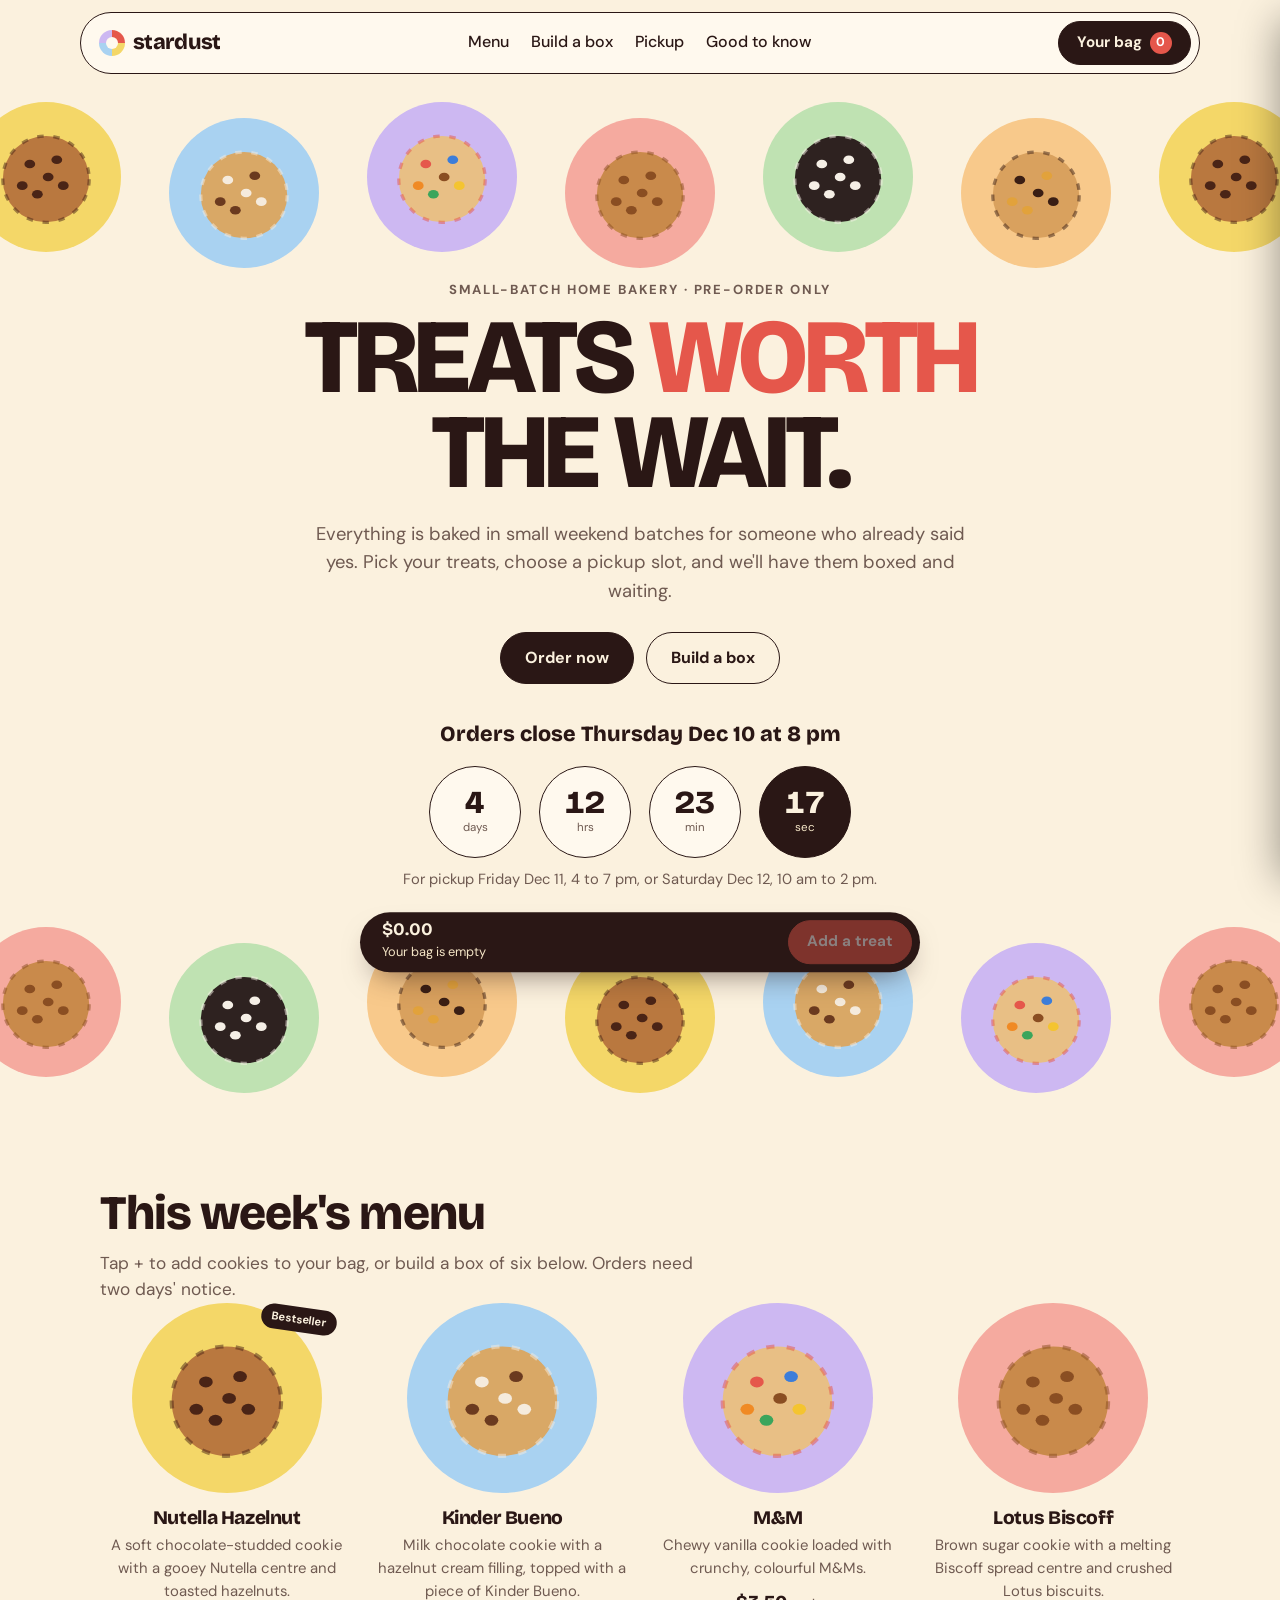
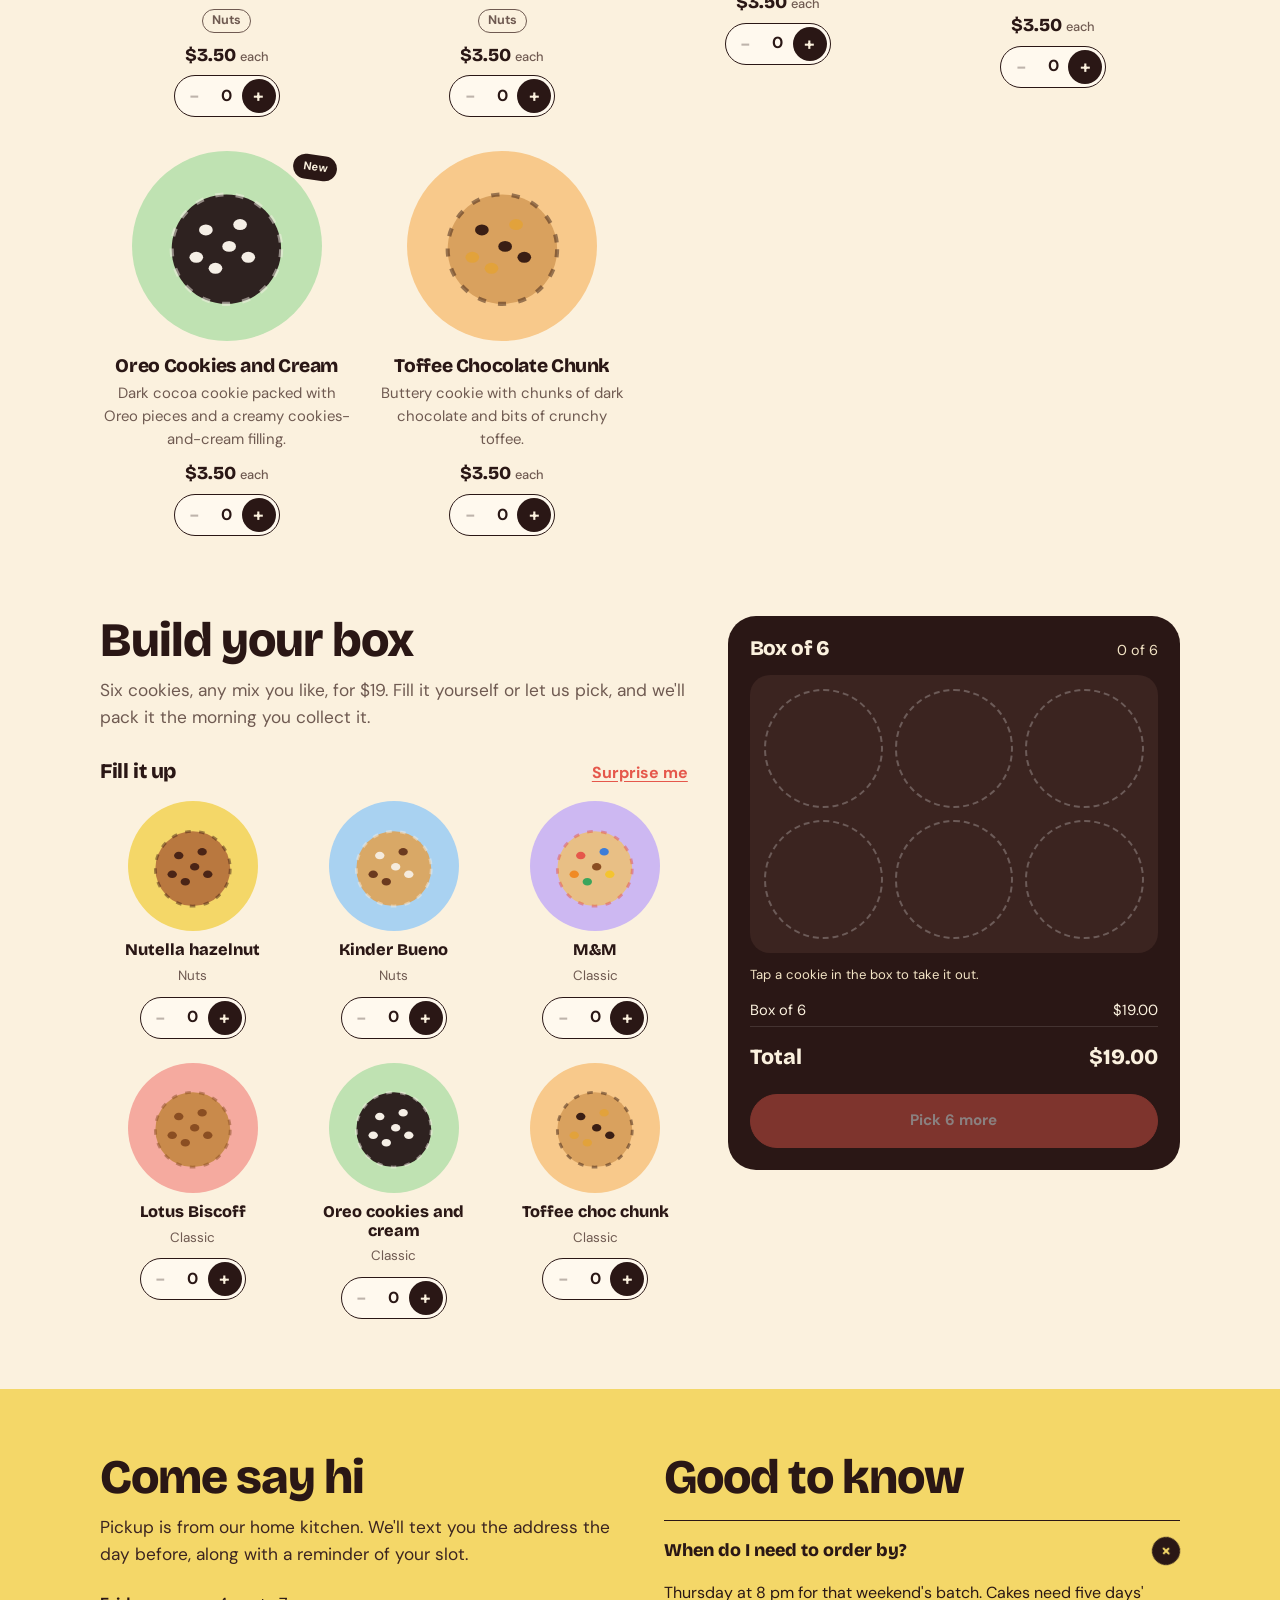
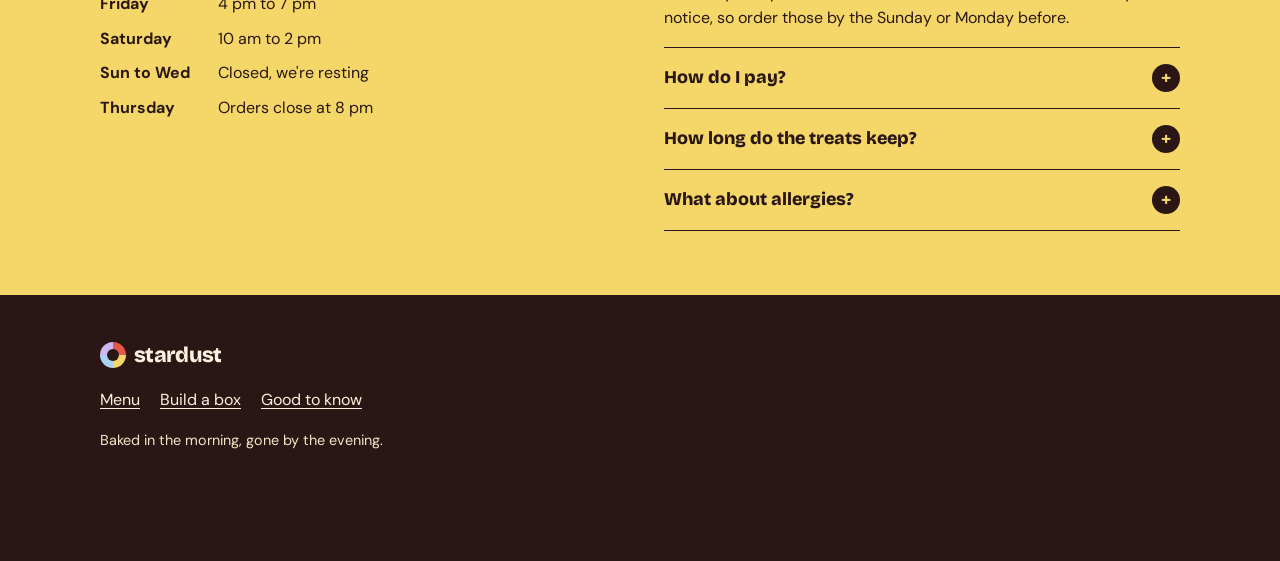
==== commit abc60c2f: "Use Vanitha's six cookie flavors and support photos on the plates Co-Authored-By: Claude Opus 5.5 (1" ====
--- a/index.html
+++ b/index.html
@@ -54,7 +54,7 @@
 <section class="menu" id="menu">
   <div class="wrap">
     <h2>This week's menu</h2>
-    <p class="sub">Tap + to add a treat to your bag. Cakes need five days' notice, everything else two.</p>
+    <p class="sub">Tap + to add cookies to your bag, or build a box of six below. Orders need two days' notice.</p>
     <div class="filters" id="chips" role="group" aria-label="Filter the menu"></div>
     <div class="grid" id="grid"></div>
   </div>
--- a/styles.css
+++ b/styles.css
@@ -63,6 +63,7 @@
 /* round plates: an illustration sitting on a coloured disc */
 .plate{border-radius:50%;display:grid;place-items:center;flex:none;aspect-ratio:1}
 .plate svg{width:72%;height:auto}
+.plate img{width:84%;height:84%;object-fit:cover;border-radius:50%;display:block}
 
 /* hero */
 .hero{overflow:hidden;padding-bottom:20px}
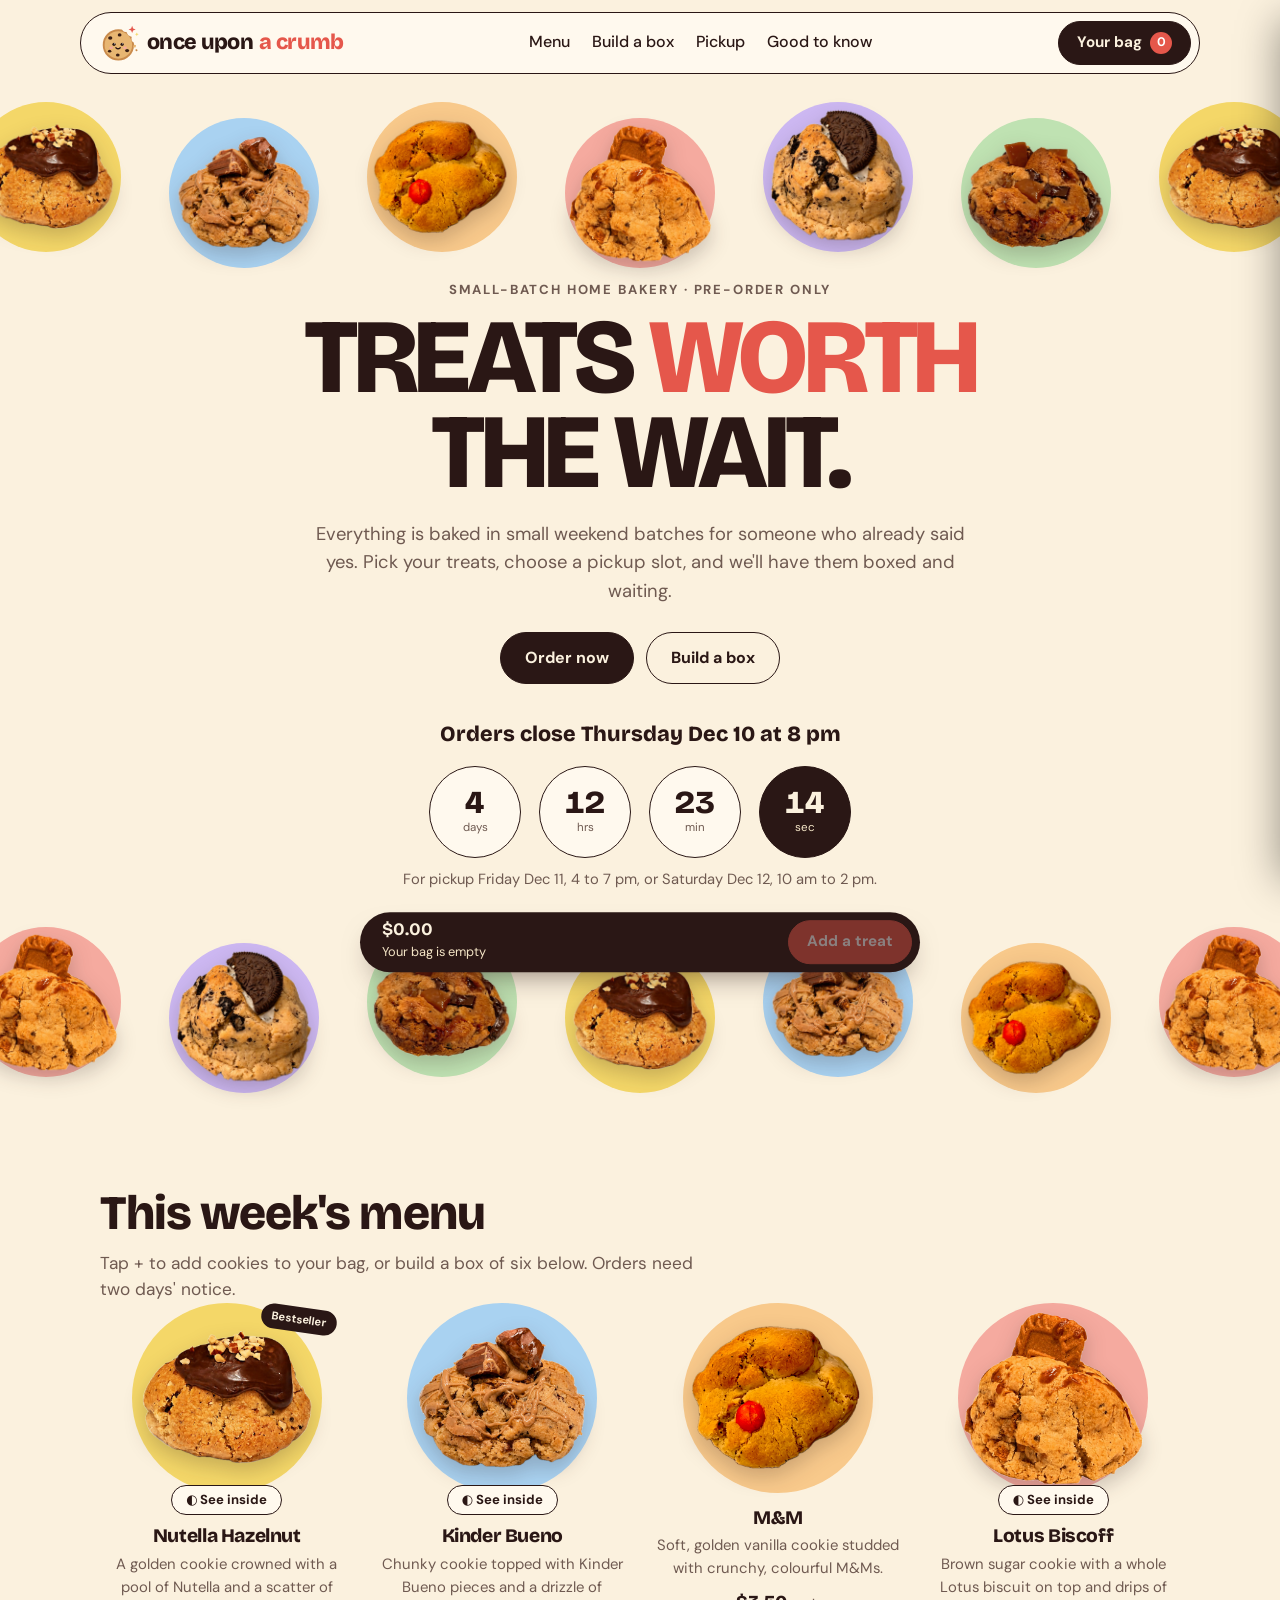
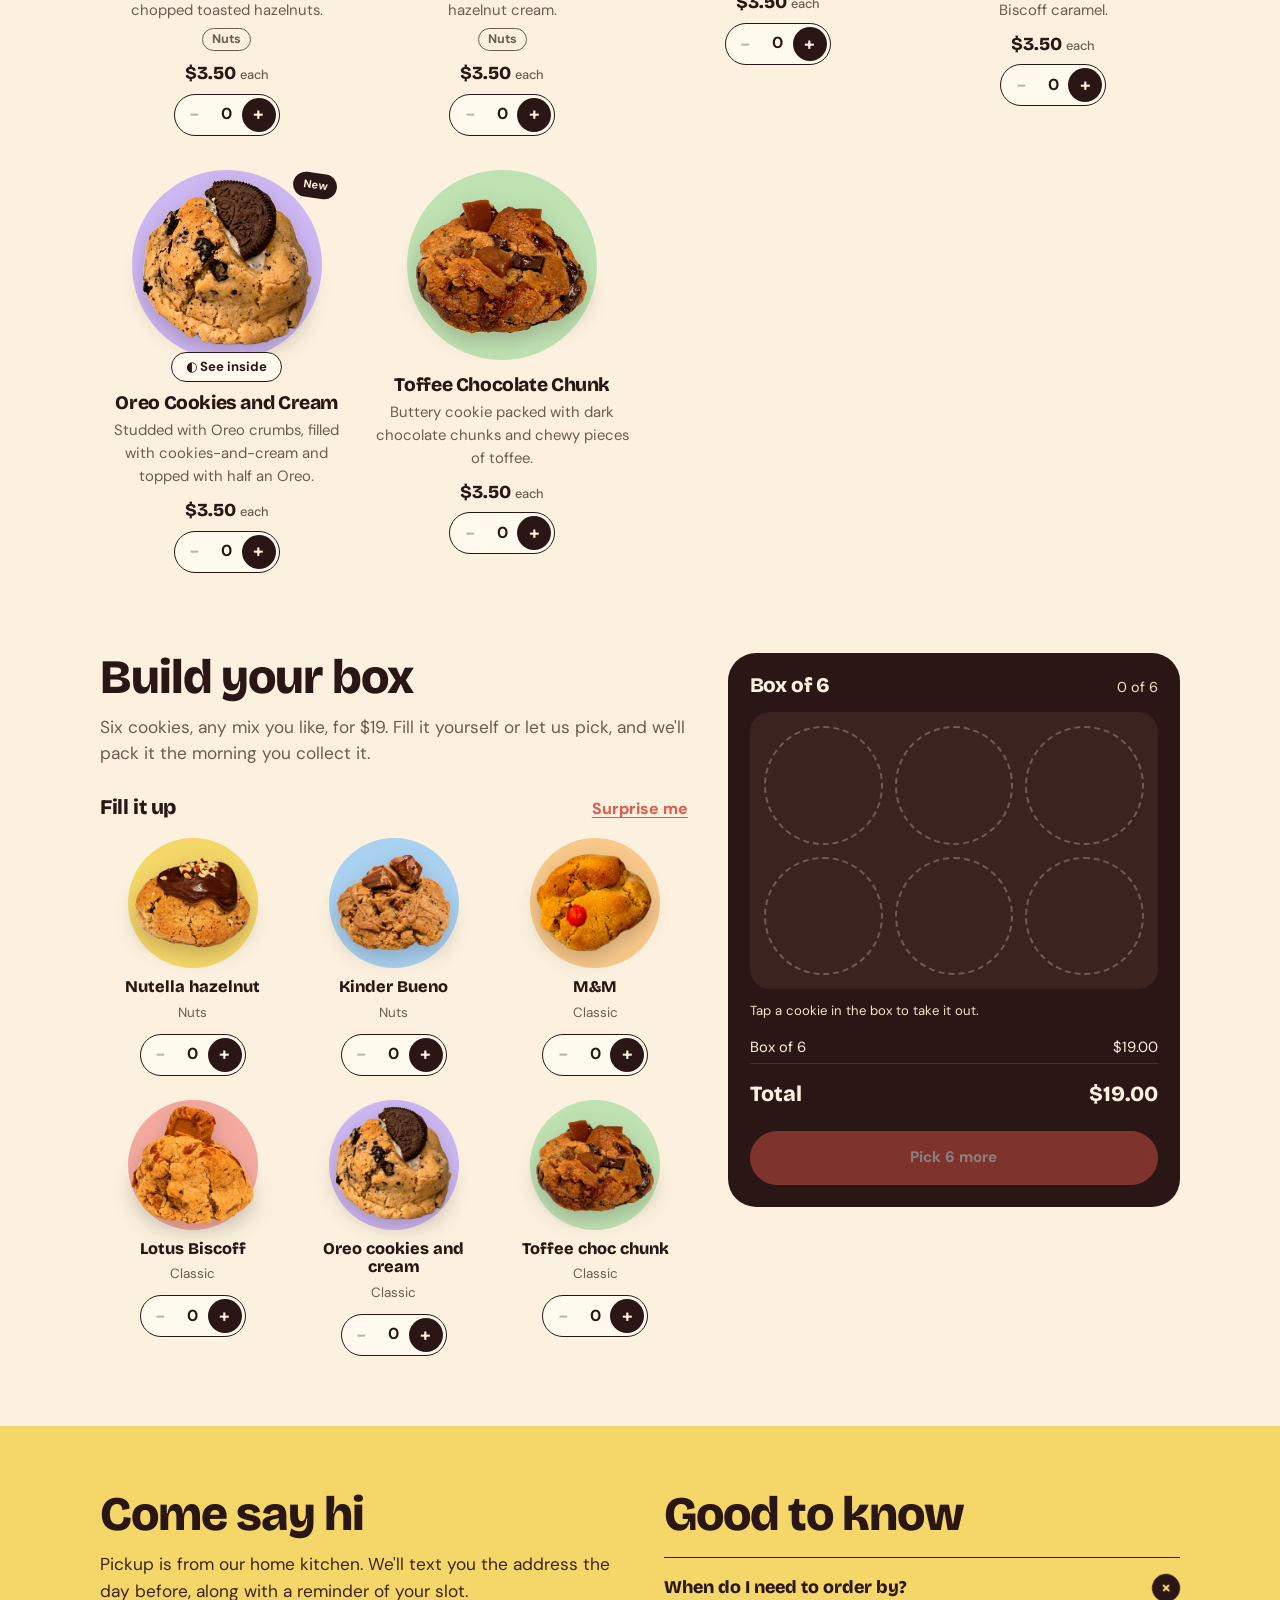
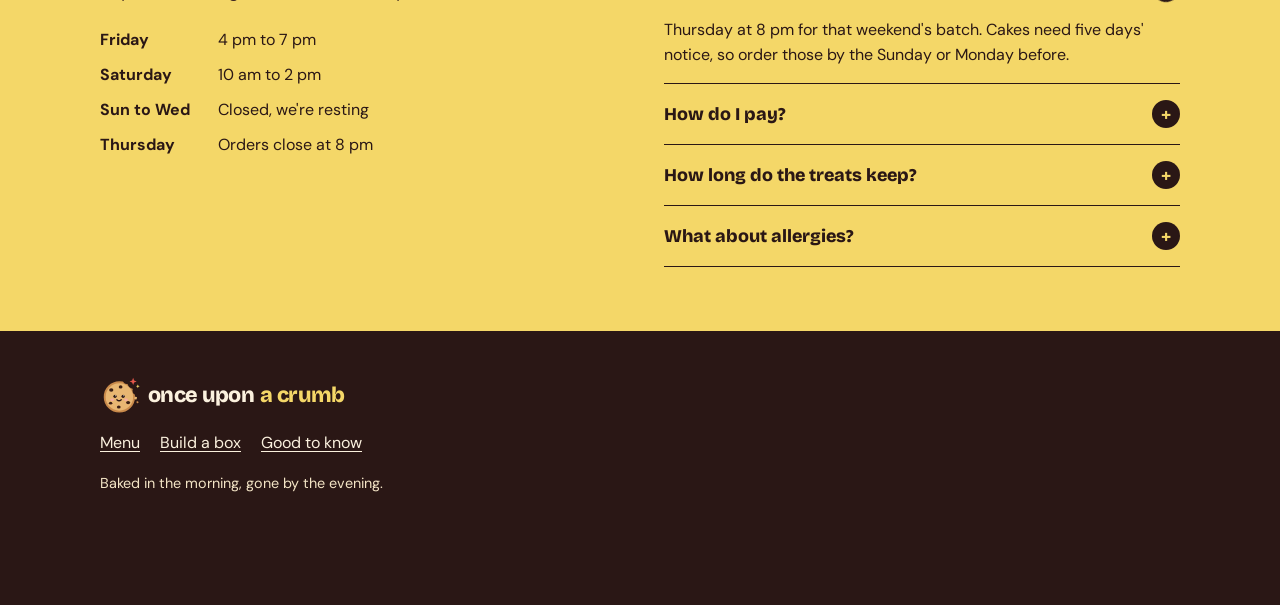
==== commit 485a5861: "Rename to Once Upon a Crumb with a new cookie logo and OC- order codes Co-Authored-By: Claude Opus 5" ====
--- a/index.html
+++ b/index.html
@@ -3,8 +3,9 @@
 <head>
   <meta charset="utf-8">
   <meta name="viewport" content="width=device-width,initial-scale=1,viewport-fit=cover">
-  <title>Stardust Bakes</title>
-  <meta name="description" content="Stardust is a small-batch home bakery. Pre-order cookies, cupcakes, brownies and cakes for Friday or Saturday pickup.">
+  <title>Once Upon a Crumb</title>
+  <link rel="icon" type="image/svg+xml" href="images/logo-mark.svg">
+  <meta name="description" content="Once Upon a Crumb is a small-batch home bakery. Pre-order stuffed cookies and build-your-own boxes for Friday or Saturday pickup.">
   <link rel="preconnect" href="https://fonts.googleapis.com">
   <link rel="preconnect" href="https://fonts.gstatic.com" crossorigin>
   <link rel="stylesheet" href="https://fonts.googleapis.com/css2?family=Bricolage+Grotesque:opsz,wght@12..96,600;12..96,800&family=DM+Sans:opsz,wght@9..40,400;9..40,500;9..40,700&display=swap">
@@ -14,7 +15,7 @@
 
 <header class="top">
   <div class="bar">
-    <a class="logo" href="#top" aria-label="Stardust home"><span class="mark" aria-hidden="true"></span>stardust</a>
+    <a class="logo" href="#top" aria-label="Once Upon a Crumb home"><img class="mark" src="images/logo-mark.svg" alt=""><span class="word"><span>once upon</span> <span><em>a crumb</em></span></span></a>
     <nav class="links" id="navLinks" aria-label="Sections">
       <a href="#menu">Menu</a><a href="#box">Build a box</a><a href="#visit">Pickup</a><a href="#faq">Good to know</a>
     </nav>
@@ -101,7 +102,7 @@
       <h2>Good to know</h2>
       <div class="faq">
         <details open><summary>When do I need to order by?</summary><p>Thursday at 8 pm for that weekend's batch. Cakes need five days' notice, so order those by the Sunday or Monday before.</p></details>
-        <details><summary>How do I pay?</summary><p>Pay by card or cash when you pick up. Show your order code (it starts with SD-) and we'll hand over your box.</p></details>
+        <details><summary>How do I pay?</summary><p>Pay by card or cash when you pick up. Show your order code (it starts with OC-) and we'll hand over your box.</p></details>
         <details><summary>How long do the treats keep?</summary><p>Cookies and brownies stay good for three days in an airtight tin. Cupcakes and cakes are best within two days, kept cool.</p></details>
         <details><summary>What about allergies?</summary><p>Our kitchen handles wheat, dairy, eggs and tree nuts. GF items are made without gluten but in a shared kitchen, so add any allergies in your order notes.</p></details>
       </div>
@@ -112,13 +113,13 @@
 
 <footer>
   <div class="wrap">
-    <a class="logo light" href="#top"><span class="mark" aria-hidden="true"></span>stardust</a>
+    <a class="logo light" href="#top" aria-label="Once Upon a Crumb home"><img class="mark" src="images/logo-mark.svg" alt=""><span class="word"><span>once upon</span> <span><em>a crumb</em></span></span></a>
     <nav class="foot-links" aria-label="Footer"><a href="#menu">Menu</a><a href="#box">Build a box</a><a href="#faq">Good to know</a></nav>
     <p>Baked in the morning, gone by the evening.</p>
   </div>
 </footer>
 
-<div class="dock" id="dock">
+<div class="dock away" id="dock">
   <div><b id="dockTotal">$0.00</b><span id="dockCount">Your bag is empty</span></div>
   <button class="pill coral" id="dockBtn" type="button" disabled>Add a treat</button>
 </div>
--- a/styles.css
+++ b/styles.css
@@ -1,4 +1,4 @@
-/* Stardust Bakes: cream-and-cocoa bakery page with round "plates", outlined pills,
+/* Once Upon a Crumb: cream-and-cocoa bakery page with round "plates", outlined pills,
    a dark box summary card, a butter-yellow visit section and a sticky bag dock. */
 :root{
   --cream:#FBF1DE; --cream-2:#F4E5C6; --paper:#FFF9EE;
@@ -38,9 +38,13 @@
 header.top{position:sticky;top:0;z-index:30;padding:12px 16px 0}
 .bar{max-width:1120px;margin:0 auto;display:flex;align-items:center;justify-content:space-between;gap:12px;background:var(--paper);border:var(--ring);border-radius:999px;padding:8px 8px 8px 18px;position:relative}
 .logo{display:inline-flex;align-items:center;gap:8px;font-family:var(--f-display);font-weight:800;font-size:1.35rem;text-decoration:none;letter-spacing:-.03em}
-.mark{width:26px;height:26px;border-radius:50%;background:conic-gradient(var(--coral) 0 25%,var(--butter) 0 50%,var(--sky) 0 75%,var(--lav) 0);position:relative}
-.mark::after{content:"";position:absolute;inset:7px;border-radius:50%;background:var(--paper)}
-.logo.light .mark::after{background:var(--ink)}
+.mark{width:40px;height:40px;flex:none;transition:transform .3s}
+.logo:hover .mark{transform:rotate(-12deg)}
+.word{display:inline-flex;flex-wrap:wrap;column-gap:.28em;line-height:1}
+.word>span{white-space:nowrap}
+.word em{font-style:normal;color:var(--coral)}
+.logo.light .word em{color:var(--butter)}
+@media (max-width:440px){.logo{font-size:1.08rem}.word{flex-direction:column;line-height:.95}.mark{width:34px;height:34px}}
 nav.links{display:flex;gap:22px}
 nav.links a{text-decoration:none;font-weight:500}
 nav.links a:hover{color:var(--coral)}
@@ -63,7 +67,8 @@
 /* round plates: an illustration sitting on a coloured disc */
 .plate{border-radius:50%;display:grid;place-items:center;flex:none;aspect-ratio:1}
 .plate svg{width:72%;height:auto}
-.plate img{width:84%;height:84%;object-fit:cover;border-radius:50%;display:block}
+.plate img,.slot img{width:96%;height:96%;object-fit:contain;display:block;filter:drop-shadow(0 8px 10px rgba(42,23,21,.22))}
+.slot img{width:92%;height:92%;filter:drop-shadow(0 4px 5px rgba(0,0,0,.3))}
 
 /* hero */
 .hero{overflow:hidden;padding-bottom:20px}
@@ -98,6 +103,13 @@
 .item{display:flex;flex-direction:column;align-items:center;text-align:center;gap:6px}
 .item .plate{width:min(190px,78%);position:relative;margin-bottom:8px;transition:transform .3s}
 .item:hover .plate{transform:rotate(-8deg)}
+.item .plate img{transition:opacity .35s,transform .35s}
+.item .plate .cut{position:absolute;inset:2%;width:96%;height:96%;opacity:0;transform:scale(.85) rotate(-6deg)}
+.item .plate.inside img:not(.cut){opacity:0;transform:scale(.85)}
+.item .plate.inside .cut{opacity:1;transform:none}
+.peek{border:var(--ring);background:var(--paper);border-radius:999px;padding:4px 14px;font-size:.82rem;font-weight:700;margin:-22px 0 4px;position:relative;z-index:1}
+.peek::before{content:"◐ "}
+.peek[aria-pressed="true"]{background:var(--ink);color:var(--cream)}
 .flag{position:absolute;top:2%;right:-8%;background:var(--ink);color:var(--cream);font-size:.7rem;font-weight:700;padding:4px 10px;border-radius:999px;rotate:8deg;white-space:nowrap}
 .item h3{font-size:1.2rem}
 .item p{margin:0;color:var(--muted);font-size:.93rem;max-width:30ch}
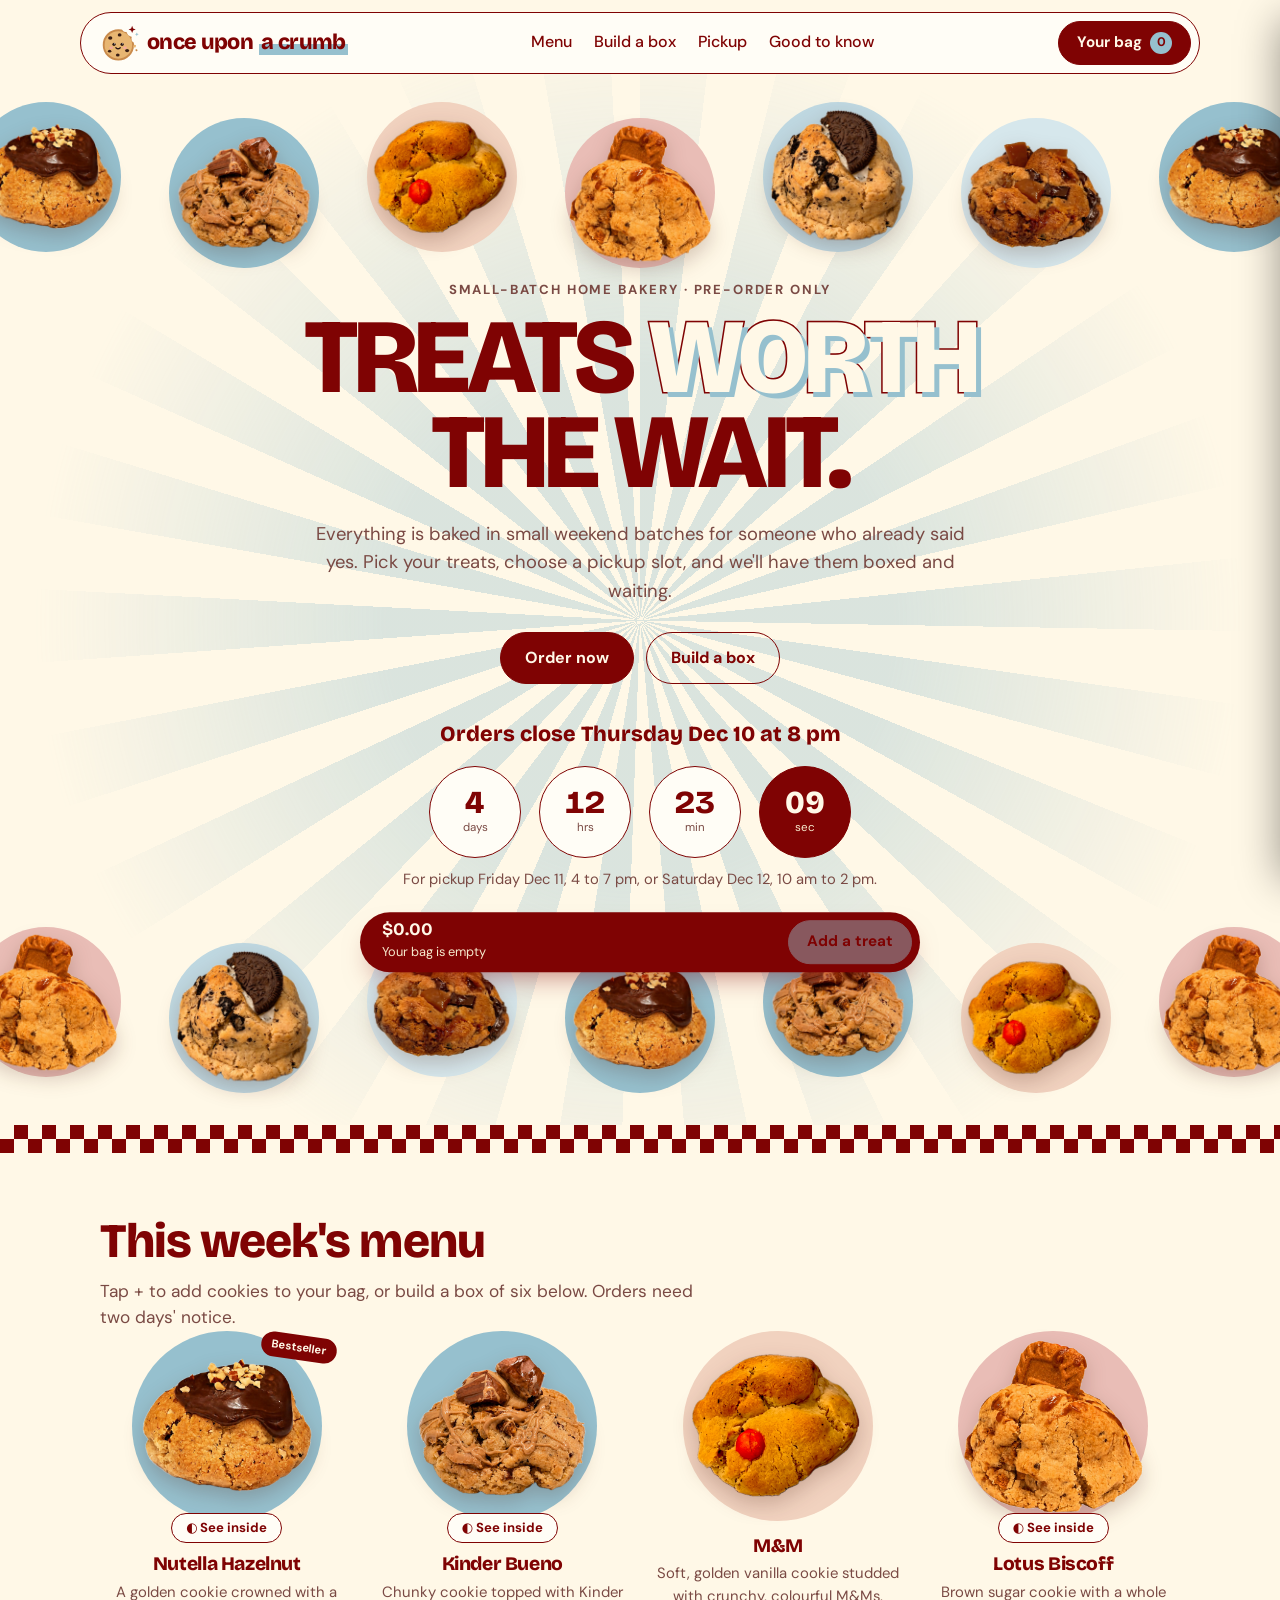
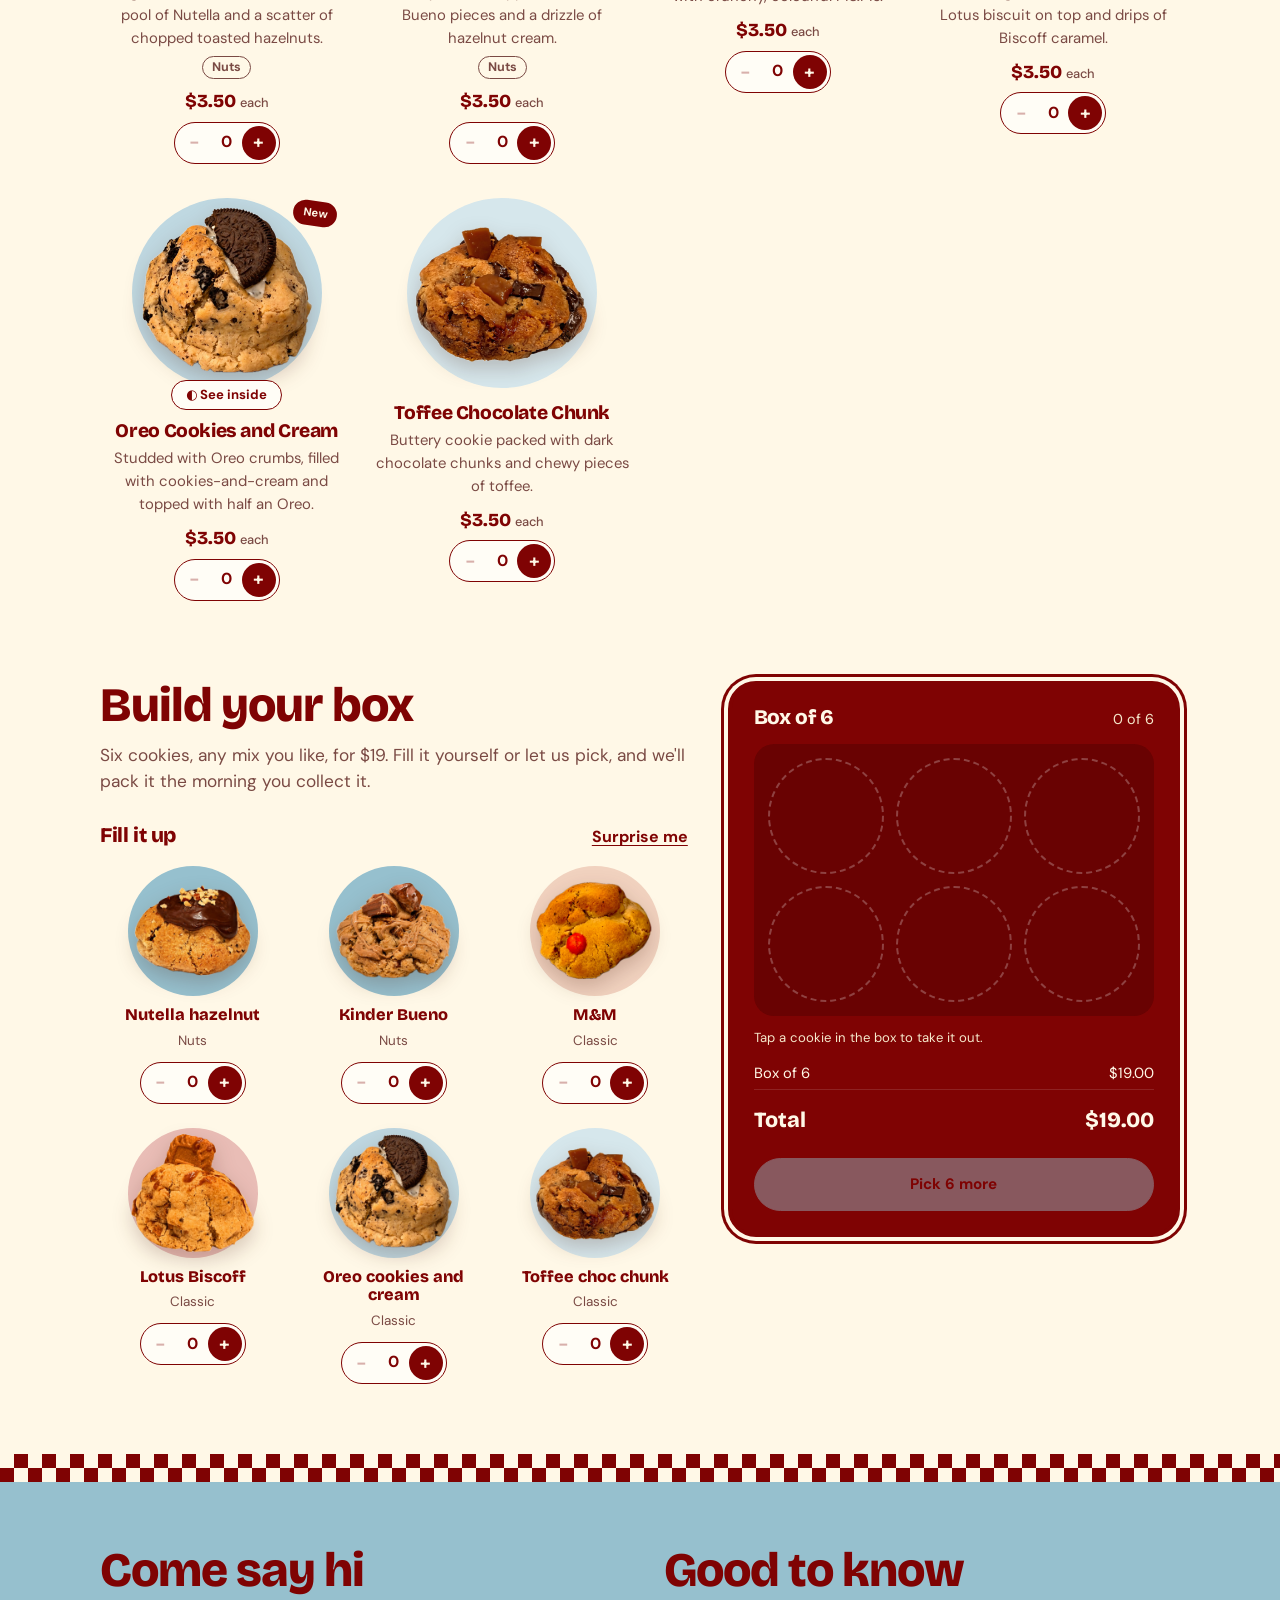
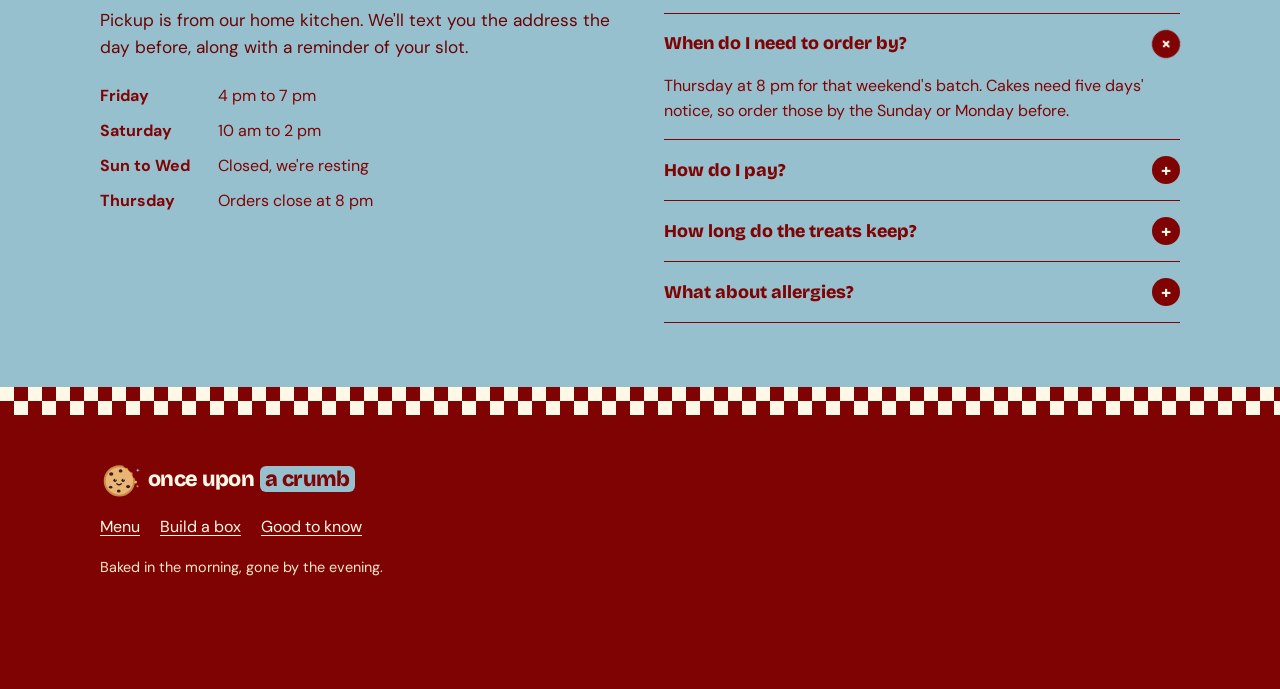
==== commit 67b43d30: "Switch to the sky blue, cherry red and cream palette with checkerboard and sunburst accents Co-Autho" ====
--- a/index.html
+++ b/index.html
@@ -52,6 +52,8 @@
   <div class="plates plates-bottom" id="platesBottom" aria-hidden="true"></div>
 </section>
 
+<div class="checker" aria-hidden="true"></div>
+
 <section class="menu" id="menu">
   <div class="wrap">
     <h2>This week's menu</h2>
@@ -86,6 +88,7 @@
   </div>
 </section>
 
+<div class="checker" aria-hidden="true"></div>
 <section class="visit" id="visit">
   <div class="wrap visit-wrap">
     <div>
@@ -111,6 +114,7 @@
 </section>
 </main>
 
+<div class="checker" aria-hidden="true"></div>
 <footer>
   <div class="wrap">
     <a class="logo light" href="#top" aria-label="Once Upon a Crumb home"><img class="mark" src="images/logo-mark.svg" alt=""><span class="word"><span>once upon</span> <span><em>a crumb</em></span></span></a>
--- a/styles.css
+++ b/styles.css
@@ -1,10 +1,14 @@
-/* Once Upon a Crumb: cream-and-cocoa bakery page with round "plates", outlined pills,
-   a dark box summary card, a butter-yellow visit section and a sticky bag dock. */
+/* Once Upon a Crumb: retro sky-blue, cherry-red and cream bakery page with round "plates",
+   outlined pills, checkerboard bands, a sunburst hero, a red box summary card and a sticky bag dock.
+   Brand palette: sky #96C0CE, cherry #7F0303, cream #FFF8E7. */
 :root{
-  --cream:#FBF1DE; --cream-2:#F4E5C6; --paper:#FFF9EE;
-  --ink:#2A1715; --ink-2:#3B2420; --muted:#6F5A51;
-  --coral:#E5574B; --coral-ink:#FFFFFF; --butter:#F4D768;
-  --lav:#CDB8F2; --pink:#F5AA9F; --sky:#A9D2F1; --mint:#BFE2B2; --peach:#F8C98B;
+  --cream:#FFF8E7; --cream-2:#F6E9CC; --paper:#FFFDF6;
+  --ink:#7F0303; --ink-2:#690202; --muted:#7A4A44;
+  /* --coral is the button colour used on red surfaces (box card, bag bar, checkout) */
+  --coral:#96C0CE; --coral-ink:#7F0303; --butter:#96C0CE;
+  /* plate colours, all drawn from the brand palette */
+  --lav:#BFD8E1; --pink:#E9BDB6; --sky:#96C0CE; --mint:#D6E7EC; --peach:#F1D2BF;
+  --checker:repeating-conic-gradient(var(--ink) 0 25%, var(--cream) 0 50%) 0 0/28px 28px;
   --f-display:"Bricolage Grotesque","Arial Black",system-ui,sans-serif;
   --f-body:"DM Sans",system-ui,-apple-system,"Segoe UI",sans-serif;
   --ring:1.5px solid var(--ink);
@@ -17,7 +21,7 @@
 [hidden]{display:none!important}
 button{font:inherit;color:inherit;cursor:pointer}
 a{color:inherit}
-:focus-visible{outline:3px solid var(--coral);outline-offset:3px;border-radius:999px}
+:focus-visible{outline:3px solid var(--sky);outline-offset:3px;border-radius:999px}
 .wrap{max-width:1120px;margin:0 auto;padding-inline:20px}
 h1,h2,h3{font-family:var(--f-display);font-weight:800;letter-spacing:-.02em;margin:0;text-wrap:balance}
 h2{font-size:clamp(2rem,5vw,3rem);line-height:1.02}
@@ -32,7 +36,7 @@
 .pill.coral{background:var(--coral);color:var(--coral-ink);border-color:var(--coral)}
 .pill.block{width:100%;padding:14px}
 .pill:disabled{opacity:.45;cursor:not-allowed;transform:none}
-.linkish{background:none;border:0;padding:0;color:var(--coral);font-weight:700;text-decoration:underline;text-underline-offset:3px}
+.linkish{background:none;border:0;padding:0;color:var(--ink);font-weight:700;text-decoration:underline;text-underline-offset:3px}
 
 /* header: floating rounded bar */
 header.top{position:sticky;top:0;z-index:30;padding:12px 16px 0}
@@ -42,14 +46,14 @@
 .logo:hover .mark{transform:rotate(-12deg)}
 .word{display:inline-flex;flex-wrap:wrap;column-gap:.28em;line-height:1}
 .word>span{white-space:nowrap}
-.word em{font-style:normal;color:var(--coral)}
-.logo.light .word em{color:var(--butter)}
+.word em{font-style:normal;background:linear-gradient(transparent 58%,var(--sky) 0);padding-inline:2px}
+.logo.light .word em{color:var(--ink);background:var(--sky);border-radius:6px;padding:0 5px}
 @media (max-width:440px){.logo{font-size:1.08rem}.word{flex-direction:column;line-height:.95}.mark{width:34px;height:34px}}
 nav.links{display:flex;gap:22px}
 nav.links a{text-decoration:none;font-weight:500}
-nav.links a:hover{color:var(--coral)}
+nav.links a:hover{text-decoration:underline;text-decoration-color:var(--sky);text-decoration-thickness:3px;text-underline-offset:4px}
 .bar-end{display:flex;align-items:center;gap:8px}
-.count{background:var(--coral);color:#fff;border-radius:999px;min-width:22px;height:22px;display:inline-grid;place-items:center;font-size:.78rem;padding-inline:6px}
+.count{background:var(--sky);color:var(--ink);font-weight:700;border-radius:999px;min-width:22px;height:22px;display:inline-grid;place-items:center;font-size:.78rem;padding-inline:6px}
 #bagBtn.bump{animation:bump .4s}
 @keyframes bump{40%{transform:scale(1.1)}}
 .burger{display:none;width:40px;height:40px;border-radius:50%;border:0;background:var(--butter);place-items:center}
@@ -67,7 +71,7 @@
 /* round plates: an illustration sitting on a coloured disc */
 .plate{border-radius:50%;display:grid;place-items:center;flex:none;aspect-ratio:1}
 .plate svg{width:72%;height:auto}
-.plate img,.slot img{width:96%;height:96%;object-fit:contain;display:block;filter:drop-shadow(0 8px 10px rgba(42,23,21,.22))}
+.plate img,.slot img{width:96%;height:96%;object-fit:contain;display:block;filter:drop-shadow(0 8px 10px rgba(70,25,10,.22))}
 .slot img{width:92%;height:92%;filter:drop-shadow(0 4px 5px rgba(0,0,0,.3))}
 
 /* hero */
@@ -81,7 +85,7 @@
 .hero-copy{text-align:center;padding-inline:20px;max-width:900px;margin:0 auto}
 .kicker{font-weight:700;font-size:.82rem;text-transform:uppercase;letter-spacing:.14em;color:var(--muted);margin:0 0 10px}
 .hero h1{font-size:clamp(3rem,10vw,6.6rem);line-height:.9;text-transform:uppercase;letter-spacing:-.04em}
-.hero h1 em{font-style:normal;color:var(--coral)}
+.hero h1 em{font-style:normal;color:var(--cream);-webkit-text-stroke:3px var(--ink);paint-order:stroke fill;text-shadow:5px 5px 0 var(--sky)}
 .lede{font-size:1.15rem;color:var(--muted);max-width:50ch;margin:20px auto 26px}
 .cta-row{display:flex;flex-wrap:wrap;justify-content:center;gap:12px}
 
@@ -115,7 +119,7 @@
 .item p{margin:0;color:var(--muted);font-size:.93rem;max-width:30ch}
 .meta{display:flex;flex-wrap:wrap;justify-content:center;gap:6px;font-size:.78rem;font-weight:700}
 .meta span{border:1px solid currentColor;border-radius:999px;padding:1px 9px;color:var(--muted)}
-.meta .notice{color:var(--coral)}
+.meta .notice{color:var(--ink)}
 .price{font-family:var(--f-display);font-weight:800;font-size:1.15rem;margin-top:2px}
 .price small{font-family:var(--f-body);font-weight:500;font-size:.8rem;color:var(--muted)}
 
@@ -154,7 +158,7 @@
 @media (max-width:860px){.builder-wrap{grid-template-columns:1fr}.box-card{position:static}}
 
 /* visit + faq */
-.visit{background:var(--butter);padding-block:64px}
+.visit{background:var(--sky);padding-block:64px}
 .visit-wrap{display:grid;grid-template-columns:1fr 1fr;gap:48px}
 .visit .sub{color:var(--ink-2)}
 .hours{display:grid;grid-template-columns:auto 1fr;gap:10px 28px;margin:24px 0 0}
@@ -164,7 +168,7 @@
 .faq details{border-bottom:var(--ring)}
 .faq summary{list-style:none;cursor:pointer;display:flex;justify-content:space-between;align-items:center;gap:16px;padding:16px 0;font-family:var(--f-display);font-weight:800;font-size:1.12rem}
 .faq summary::-webkit-details-marker{display:none}
-.faq summary::after{content:"+";flex:none;width:28px;height:28px;border-radius:50%;background:var(--ink);color:var(--butter);display:grid;place-items:center;font-family:var(--f-body);font-size:1.1rem;transition:rotate .2s}
+.faq summary::after{content:"+";flex:none;width:28px;height:28px;border-radius:50%;background:var(--ink);color:var(--cream);display:grid;place-items:center;font-family:var(--f-body);font-size:1.1rem;transition:rotate .2s}
 .faq details[open] summary::after{rotate:45deg}
 .faq details p{margin:0 0 16px;max-width:52ch}
 @media (max-width:760px){.visit-wrap{grid-template-columns:1fr}}
@@ -177,13 +181,13 @@
 footer p{margin:0;color:var(--cream-2);font-size:.9rem}
 
 /* sticky bag dock */
-.dock{position:fixed;left:50%;bottom:12px;translate:-50% 0;transition:translate .3s;width:min(560px,calc(100% - 24px));z-index:25;background:var(--ink);color:var(--cream);border-radius:999px;padding:8px 8px 8px 22px;display:flex;align-items:center;justify-content:space-between;gap:12px;box-shadow:0 14px 30px -14px rgba(42,23,21,.6)}
+.dock{position:fixed;left:50%;bottom:12px;translate:-50% 0;transition:translate .3s;width:min(560px,calc(100% - 24px));z-index:25;background:var(--ink);color:var(--cream);border-radius:999px;padding:8px 8px 8px 22px;display:flex;align-items:center;justify-content:space-between;gap:12px;box-shadow:0 14px 30px -14px rgba(127,3,3,.6)}
 .dock.away{translate:-50% 140%}
 .dock b{display:block;font-family:var(--f-display);font-size:1.1rem;line-height:1.1}
 .dock span{font-size:.8rem;color:var(--cream-2)}
 
 /* drawer */
-.scrim{position:fixed;inset:0;background:rgba(42,23,21,.45);z-index:40;opacity:0;pointer-events:none;transition:opacity .25s}
+.scrim{position:fixed;inset:0;background:rgba(60,10,10,.45);z-index:40;opacity:0;pointer-events:none;transition:opacity .25s}
 .scrim.open{opacity:1;pointer-events:auto}
 .drawer{position:fixed;top:0;right:0;bottom:0;width:min(460px,100%);background:var(--cream);z-index:50;transform:translateX(100%);transition:transform .3s cubic-bezier(.2,.8,.2,1);display:flex;flex-direction:column;box-shadow:-20px 0 40px -20px rgba(0,0,0,.4)}
 .drawer.open{transform:none}
@@ -191,7 +195,7 @@
 .steps{display:flex;gap:6px}
 .step{display:inline-flex;align-items:center;gap:8px;border:var(--ring);background:transparent;border-radius:999px;padding:5px 14px 5px 5px;font-weight:700;font-size:.9rem}
 .step i{font-style:normal;width:24px;height:24px;border-radius:50%;display:grid;place-items:center;font-size:.8rem;border:var(--ring)}
-.step[aria-current="step"] i{background:var(--coral);border-color:var(--coral);color:#fff}
+.step[aria-current="step"] i{background:var(--ink);border-color:var(--ink);color:var(--cream)}
 .step:disabled{opacity:.45;cursor:not-allowed}
 .icon-btn{border:var(--ring);background:transparent;border-radius:50%;width:38px;height:38px;font-size:1rem;flex:none}
 .d-body{flex:1;overflow-y:auto;padding:18px;display:flex;flex-direction:column;gap:22px}
@@ -208,16 +212,16 @@
 .date{flex:none;width:68px;aspect-ratio:1;border-radius:50%;border:var(--ring);background:var(--paper);display:grid;place-content:center;text-align:center;line-height:1.05;padding:0}
 .date small{font-size:.7rem;color:var(--muted)}
 .date b{font-family:var(--f-display);font-weight:800;font-size:1.45rem}
-.date[aria-pressed="true"]{background:var(--coral);border-color:var(--coral);color:#fff}
-.date[aria-pressed="true"] small{color:#fff}
+.date[aria-pressed="true"]{background:var(--ink);border-color:var(--ink);color:var(--cream)}
+.date[aria-pressed="true"] small{color:var(--cream-2)}
 .times{display:flex;flex-wrap:wrap;gap:8px}
 .times .pill[aria-pressed="true"]{background:var(--ink);color:var(--cream)}
 .hint{font-size:.84rem;color:var(--muted);margin:8px 0 0}
 label.f{display:flex;flex-direction:column;gap:6px;font-size:.88rem;font-weight:700;margin-bottom:12px}
 label.f input,label.f textarea{font:inherit;font-weight:400;background:var(--paper);color:var(--ink);border:var(--ring);border-radius:18px;padding:11px 14px}
 label.f textarea{resize:vertical}
-label.f input:focus,label.f textarea:focus{outline:3px solid var(--coral);outline-offset:1px}
-.err{color:var(--coral);font-size:.9rem;margin:0;font-weight:700}
+label.f input:focus,label.f textarea:focus{outline:3px solid var(--sky);outline-offset:1px}
+.err{color:var(--ink);font-size:.9rem;margin:0;font-weight:700}
 .d-foot{padding:16px 18px;background:var(--ink);color:var(--cream);display:flex;flex-direction:column;gap:6px}
 .d-foot .row:last-of-type{margin-bottom:8px}
 
@@ -226,7 +230,7 @@
 .ticket h3{font-size:1.8rem;margin-bottom:6px}
 .ticket .code{display:inline-block;font-family:var(--f-display);font-weight:800;font-size:1.7rem;letter-spacing:.06em;background:var(--butter);border-radius:999px;padding:4px 18px;margin:6px 0 14px}
 .ticket ul{list-style:none;padding:0;margin:0 0 12px;text-align:left}
-.ticket li{display:flex;justify-content:space-between;gap:10px;padding:6px 0;border-bottom:1px dashed #2a171533}
+.ticket li{display:flex;justify-content:space-between;gap:10px;padding:6px 0;border-bottom:1px dashed #7f030333}
 .ticket .row{border:0}
 .ticket p{margin:6px 0 0}
 
@@ -234,3 +238,11 @@
 .toast{position:fixed;left:50%;top:84px;transform:translate(-50%,-160px);background:var(--ink);color:var(--cream);padding:10px 18px;border-radius:999px;font-weight:700;z-index:70;transition:transform .3s;font-size:.9rem;max-width:min(340px,calc(100% - 32px));text-align:center}
 .toast.show{transform:translate(-50%,0)}
 @media (prefers-reduced-motion:reduce){*{animation:none!important;transition:none!important;scroll-behavior:auto!important}}
+
+/* retro touches from the brand board: checkerboard bands and a sunburst behind the hero */
+.checker{height:28px;background:var(--checker)}
+.hero{position:relative;isolation:isolate}
+.hero::before{content:"";position:absolute;inset:0;z-index:-1;background:repeating-conic-gradient(from 0deg at 50% 52%,#96C0CE59 0 7deg,transparent 7deg 14deg);-webkit-mask-image:radial-gradient(circle at 50% 52%,#000 30%,transparent 72%);mask-image:radial-gradient(circle at 50% 52%,#000 30%,transparent 72%)}
+.box-card{border:4px solid var(--ink);box-shadow:0 0 0 4px var(--cream),0 0 0 7px var(--ink)}
+.box-card .box-head h3{color:var(--cream)}
+footer{border-top:0}
